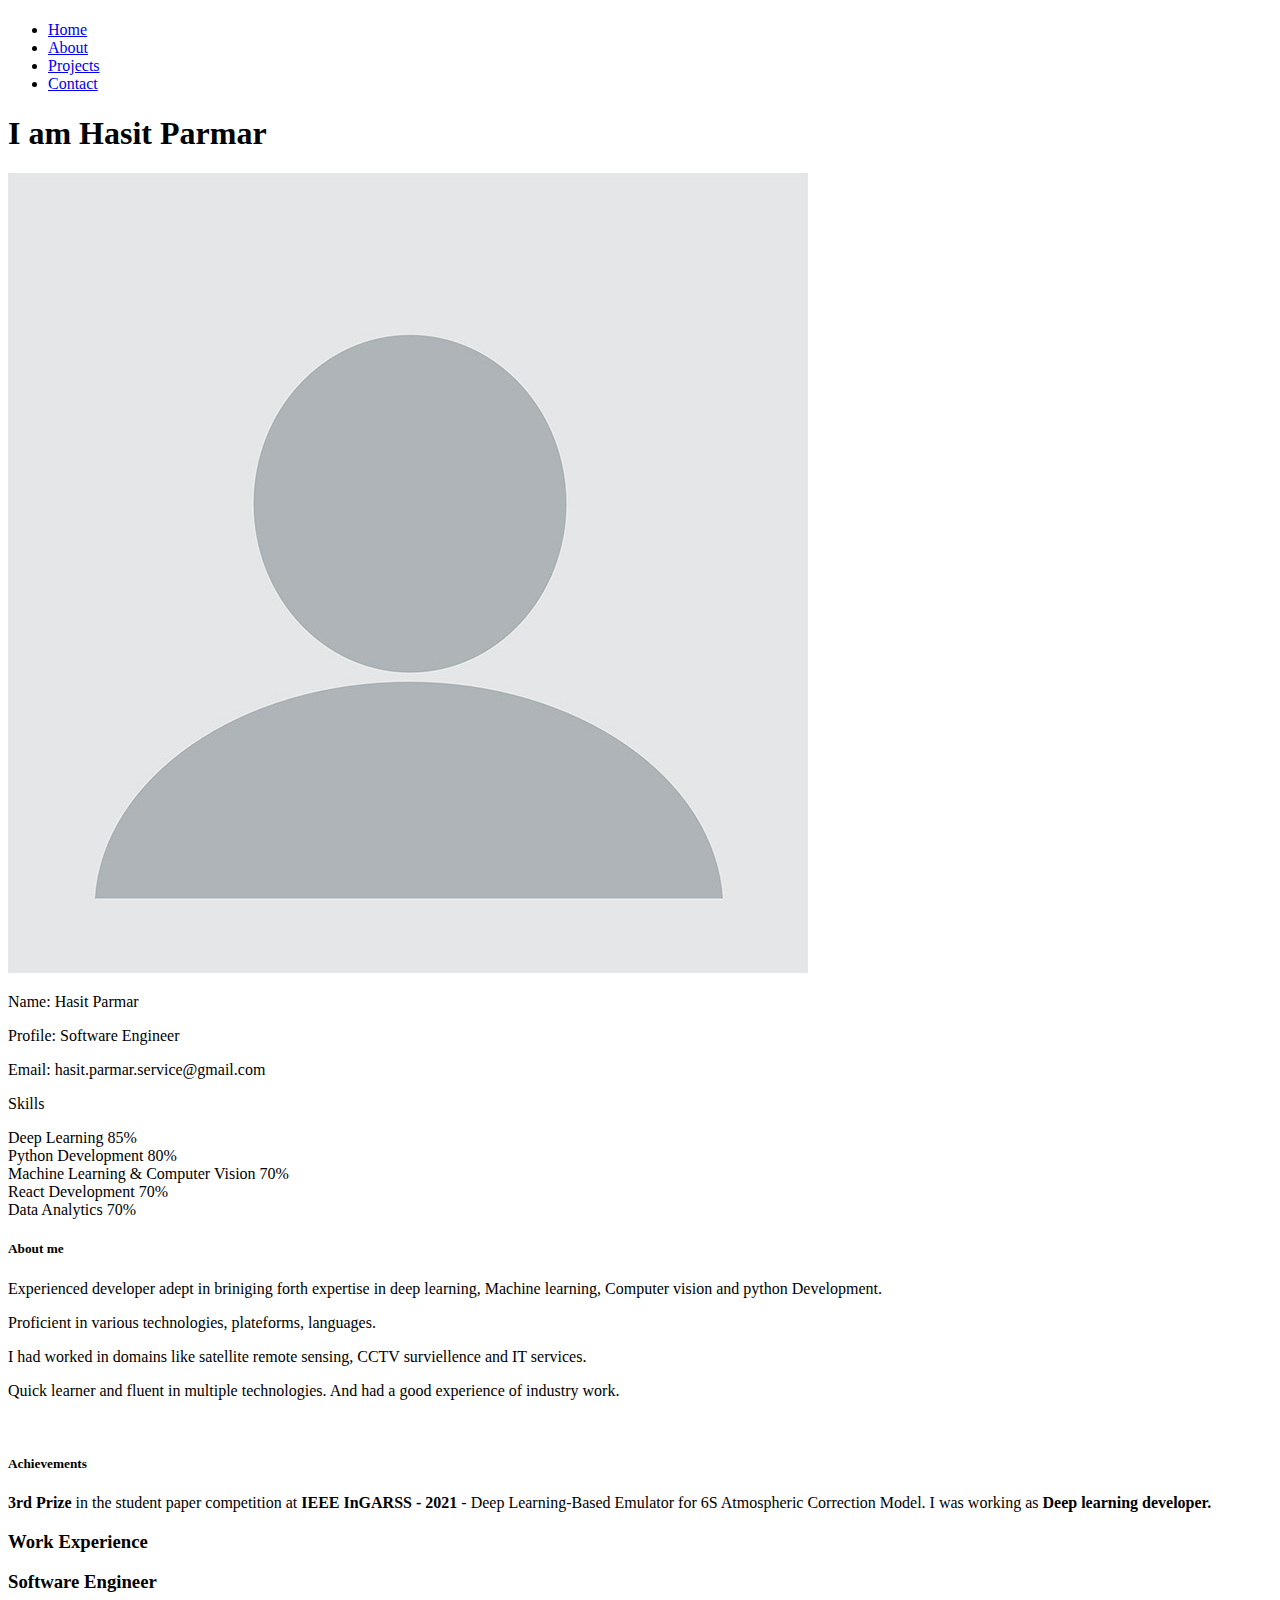
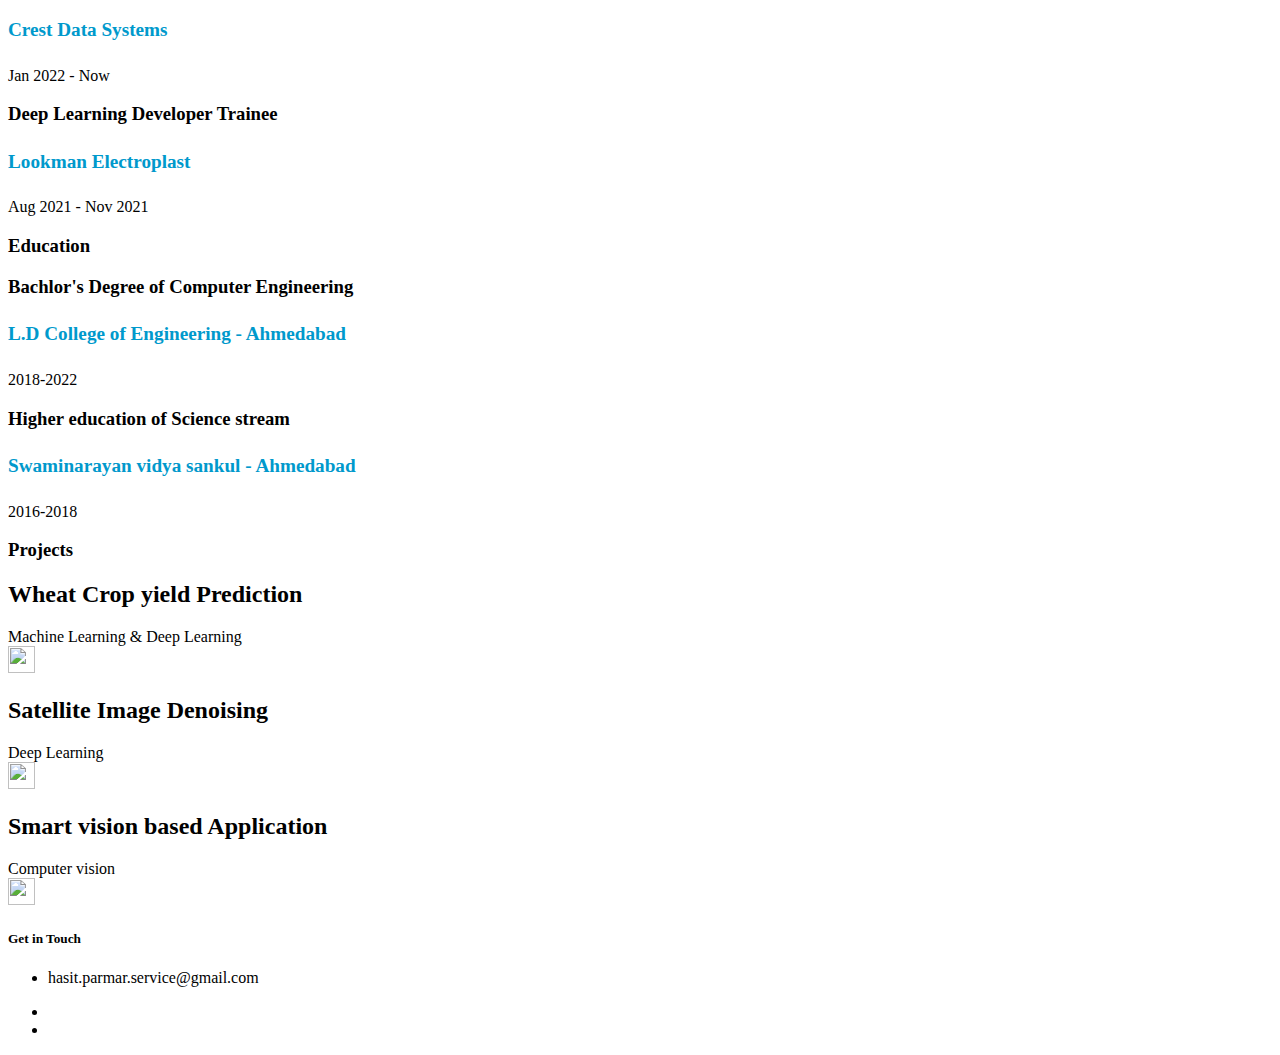
==== index.html @ ec36ff9a "Add files via upload" ====
<!DOCTYPE html>
<html lang="en">

<head>
  <meta charset="utf-8">
  <meta content="width=device-width, initial-scale=1.0" name="viewport">

  <title>Hasit Parmar - Software Engineer</title>
  <meta content="" name="description">
  <meta content="" name="keywords">

  <!-- Favicons -->
  <link href="assets/img/mmlogo.png" rel="icon">
  <link href="assets/img/mmlogo.png" rel="apple-touch-icon">

  <!-- Vendor CSS Files -->
  <link href="assets/vendor/bootstrap/css/bootstrap.min.css" rel="stylesheet">
  <link href="assets/vendor/bootstrap-icons/bootstrap-icons.css" rel="stylesheet">
  <link href="assets/vendor/glightbox/css/glightbox.min.css" rel="stylesheet">
  <link href="assets/vendor/swiper/swiper-bundle.min.css" rel="stylesheet">
  <link href="assets/css/style.css" rel="stylesheet">
</head>

<body>

  <header id="header" class="fixed-top">
    <div class="container d-flex align-items-center justify-content-between">

      <h1 class="logo"><a href="index.html"> </a></h1>

      <nav id="navbar" class="navbar">
        <ul>
          <li><a class="nav-link scrollto active" href="#hero">Home</a></li>
          <li><a class="nav-link scrollto" href="#about">About</a></li>
          <li><a class="nav-link scrollto " href="#work">Projects</a></li>
          <li><a class="nav-link scrollto" href="#contact">Contact</a></li>
        </ul>
        <i class="bi bi-list mobile-nav-toggle"></i>
      </nav>

    </div>
  </header>

  <div id="hero" class="hero route bg-image" style="background-image: url(assets/img/black-bg.jpg)">
    <div class="overlay-itro"></div>
    <div class="hero-content display-table">
      <div class="table-cell">
        <div class="container">
          <h1 class="hero-title mb-4">I am Hasit Parmar</h1>
          <p class="hero-subtitle"><span class="typed" data-typed-items="Software Engineer"></span></p>
        </div>
      </div>
    </div>
  </div>

  <main id="main">
    <section id="about" class="about-mf sect-pt4 route">
      <div class="container">
        <div class="row">
          <div class="col-sm-12">
            <div class="box-shadow-full">
              <div class="row">
                <div class="col-md-6">
                  <div class="row">
                    <div class="col-sm-6 col-md-5">
                      <div class="about-img">
                        <img src="assets/img/person.jpeg" class="img-fluid rounded b-shadow-a" alt="">
                      </div>
                    </div>
                    <div class="col-sm-6 col-md-7">
                      <div class="about-info">
                        <p><span class="title-s">Name: </span> <span>Hasit Parmar</span></p>
                        <p><span class="title-s">Profile: </span> <span>Software Engineer</span></p>
                        <p><span class="title-s">Email: </span> <span>hasit.parmar.service@gmail.com</span></p>
                      </div>
                    </div>
                  </div>
                  <div class="skill-mf">
                    <p class="title-s">Skills</p>
                    <span>Deep Learning</span> <span class="pull-right">85%</span>
                    <div class="progress">
                      <div class="progress-bar" role="progressbar" style="width: 85%;" aria-valuenow="85" aria-valuemin="0" aria-valuemax="100"></div>
                    </div>
                    <span>Python Development</span> <span class="pull-right">80%</span>
                    <div class="progress">
                      <div class="progress-bar" role="progressbar" style="width: 80%" aria-valuenow="90" aria-valuemin="0" aria-valuemax="100"></div>
                    </div>
                   
                    <span>Machine Learning & Computer Vision</span> <span class="pull-right">70%</span>
                    <div class="progress">
                      <div class="progress-bar" role="progressbar" style="width: 70%" aria-valuenow="70" aria-valuemin="0" aria-valuemax="100"></div>
                    </div>
                    <span>React Development</span> <span class="pull-right">70%</span>
                    <div class="progress">
                      <div class="progress-bar" role="progressbar" style="width: 70%" aria-valuenow="50" aria-valuemin="0" aria-valuemax="100"></div>
                    </div>
                    <span>Data Analytics</span> <span class="pull-right">70%</span>
                    <div class="progress">
                      <div class="progress-bar" role="progressbar" style="width: 60%" aria-valuenow="50" aria-valuemin="0" aria-valuemax="100"></div>
                    </div>
                   
                  </div>
                </div>
                <div class="col-md-6">
                  <div class="about-me pt-4 pt-md-0">
                    <div class="title-box-2">
                      <h5 class="title-left">
                        About me
                      </h5>
                    </div>
                    <p class="lead">
                      Experienced developer adept in briniging  forth expertise in deep learning, Machine learning, Computer vision and python Development.
                    </p>
                    <p class="lead">
                      Proficient in various technologies, plateforms, languages.
                    </p>
                    <p class="lead">
                      I had worked in domains like satellite remote sensing, CCTV surviellence and IT services.
                    </p>
                    <p class="lead">
                      Quick learner and fluent in multiple technologies. And had a good experience of industry work.
                    </p>
                  </div>

                  <br/>
                  <div class="about-me pt-4 pt-md-0">
                    <div class="title-box-2">
                      <h5 class="title-left">
                        Achievements
                      </h5>
                    </div>
                    <p class="lead">
                      <b>3rd Prize</b> in the student paper competition at <b>IEEE InGARSS - 2021</b> -  Deep Learning-Based Emulator for 6S Atmospheric Correction Model.
                      I was working as <b>Deep learning developer.</b> 
                    </p>
                  </div>
                </div>
              </div>
            </div>
          </div>
        </div>
      </div>
    </section>

    <section id="education" class="portfolio-mf sect-pt4 route">
      <div class="container">
        <div class="row">
          <div class="col-sm-12">
            <div class="title-box text-center">
              <h3 class="title-a">
                Work Experience
              </h3>
              
              <div class="line-mf"></div>
            </div>
          </div>
        </div>
          <div class="col-md-10"  style="margin:auto;">
            <div class="work-box">
              
              <div class="work-content">
                <div class="row">
                  <div class="col-sm-10">
                    <h3>Software Engineer</h3>
                    <h4 style="color: rgb(0, 153, 204);font-size: 1.2em;">Crest Data Systems</h4>
                    <div class="w-more">
                      <span class="w-ctegory">Jan 2022 - Now</span>
                    </div>
                  </div>
                  
                </div>
              </div>
            </div>
          </div>

          
          <div class="col-md-10" style="margin:auto;">
            <div class="work-box">
              
              <div class="work-content">
                <div class="row">
                  <div class="col-sm-10">
                    <h3>Deep Learning Developer Trainee</h3>
                    <h4 style="color: rgb(0, 153, 204);font-size: 1.2em;">Lookman Electroplast</h4>
                    <div class="w-more">
                      <span class="w-ctegory">Aug 2021 - Nov 2021</span> 
                    </div>
                  </div>
                </div>
              </div>
            </div>
          </div>
          
        </div>
      </div>
    </div>
</section>

    <!-- ======= Education Section ======= -->
    <section id="education" class="portfolio-mf sect-pt4 route">
      <div class="container">
        <div class="row">
          <div class="col-sm-12">
            <div class="title-box text-center">
              <h3 class="title-a">
                Education
              </h3>
              
              <div class="line-mf"></div>
            </div>
          </div>
        </div>
          <div class="col-md-10" style="margin:auto;">
            <div class="work-box">
              
              <div class="work-content">
                <div class="row">
                  <div class="col-sm-10">
                    <h3 >Bachlor's Degree of Computer Engineering</h3>
                    <h4 style="color: rgb(0, 153, 204);font-size: 1.2em;">L.D College of Engineering - Ahmedabad</h4>
                    <div class="w-more">
                      <span class="w-ctegory">2018-2022</span> 
                    </div>
                  </div>
                 
                </div>
              </div>
            </div>
          </div>
          <div class="col-md-10"  style="margin:auto;">
            <div class="work-box">
              
              <div class="work-content">
                <div class="row">
                  <div class="col-sm-10">
                    <h3>Higher education of Science stream </h3>
                    <h4 style="color: rgb(0, 153, 204);font-size: 1.2em;">Swaminarayan vidya sankul - Ahmedabad</h4>
                    <div class="w-more">
                      <span class="w-ctegory">2016-2018</span>
                    </div>
                  </div>
                  
                </div>
              </div>
            </div>
          </div>
          
        </div>
      </div>
    </div>
</section>



    <!-- ======= Project Section ======= -->
    <section id="work" class="portfolio-mf sect-pt4 route">
      <div class="container">
        <div class="row">
          <div class="col-sm-12">
            <div class="title-box text-center">
              <h3 class="title-a">
                Projects
              </h3>
              <!-- <p class="subtitle-a">
                I had worked on various data science projects in different domains like CCTV surviellence, Satellite remote sensing etc. 
              </p> -->
              <div class="line-mf"></div>
            </div>
          </div>
        </div>

        <div class="row">
          <div class="col-md-6">
            <div class="work-box">
              <div class="work-content">
                <div class="row">
                  <div class="col-sm-8">
                    <h2 class="w-title">Wheat Crop yield Prediction</h2>
                    <div class="w-more">
                      <span class="w-ctegory">Machine Learning & Deep Learning</span> 
                    </div>
                  </div>
                  <div class="col-sm-4">
                    <div class="w-like">
                      <a href="project-details.html?pid=3"> <span><img src="assets/img/more.png" width="27" height="27"></span></a>
                    </div>
                  </div>
                </div>
              </div>
            </div>
          </div>
          
          <div class="col-md-6">
            <div class="work-box">
              
              <div class="work-content">
                <div class="row">
                  <div class="col-sm-8">
                    <h2 class="w-title">Satellite Image Denoising</h2>
                    <div class="w-more">
                      <span class="w-ctegory">Deep Learning</span>
                    </div>
                  </div>
                  <div class="col-sm-4">
                    <div class="w-like">
                      <a href="project-details.html?pid=2"> <span><img src="assets/img/more.png" width="27" height="27"></span></a>
                    </div>
                  </div>
                </div>
              </div>
            </div>
          </div>
        </div>


        <div class="row">
        
          <div class="col-md-6">
            <div class="work-box">
              
              <div class="work-content">
                <div class="row">
                  <div class="col-sm-8">
                    <h2 class="w-title">Smart vision based Application</h2>
                    <div class="w-more">
                      <span class="w-ctegory">Computer vision</span>
                    </div>
                  </div>
                  <div class="col-sm-4">
                    <div class="w-like">
                      <a href="project-details.html?pid=5"> <span><img src="assets/img/more.png" width="27" height="27"></span></a>
                    </div>
                  </div>
                </div>
              </div>
            </div>
          </div>
        </div>
          
        </div>
      </div>
    </div>





    <!-- ======= Contact Section ======= -->
    <section id="contact" class="paralax-mf footer-paralax bg-image sect-mt4 route" style="background-image: url(assets/img/pure-black.jpg)">
      <div class=""></div>
      <div class="container">
        <div class="row">
          <div class="col-sm-12">
            <div class="contact-mf">
              <div id="contact" class="box-shadow-full">
                <div class="row">
                  <div class="col-md-6">
                    <div class="title-box-2 pt-4 pt-md-0">
                      <h5 class="title-left">
                        Get in Touch
                      </h5>
                    </div>
                    <div class="more-info">
                      <ul class="list-ico">
                        <li><span class="bi bi-envelope"></span> hasit.parmar.service@gmail.com</li>
                      </ul>
                    </div>
                    <div class="socials">
                      <ul>
                        <!-- <li><a href=""><span class="ico-circle"><i class="bi bi-facebook"></i></span></a></li> -->
                        <li><a target="_blank" href="https://www.linkedin.com/in/hasit-parmar-59a4931b9"><span class="ico-circle"><i class="bi bi-linkedin"></i></span></a></li>
                        <li><a target="_blank" href="https://github.com/hasit73"><span class="ico-circle"><i class="bi bi-github"></i></span></a></li>
                      </ul>
                    </div>
                  </div>
                </div>
              </div>
            </div>
          </div>
        </div>
      </div>
    </section>
  </main>

  <div id="preloader"></div>
  <a href="#" class="back-to-top d-flex align-items-center justify-content-center"><i class="bi bi-arrow-up-short"></i></a>
  <!-- Vendor JS Files -->
  <script src="assets/vendor/purecounter/purecounter.js"></script>
  <script src="assets/vendor/bootstrap/js/bootstrap.bundle.min.js"></script>
  <script src="assets/vendor/glightbox/js/glightbox.min.js"></script>
  <script src="assets/vendor/swiper/swiper-bundle.min.js"></script>
  <script src="assets/vendor/typed.js/typed.min.js"></script>
  <script src="assets/vendor/php-email-form/validate.js"></script>
  <script src="https://ajax.googleapis.com/ajax/libs/jquery/3.5.1/jquery.min.js"></script>
  <!-- Template Main JS File -->
  <script src="assets/js/main.js"></script>
</body>
</html>
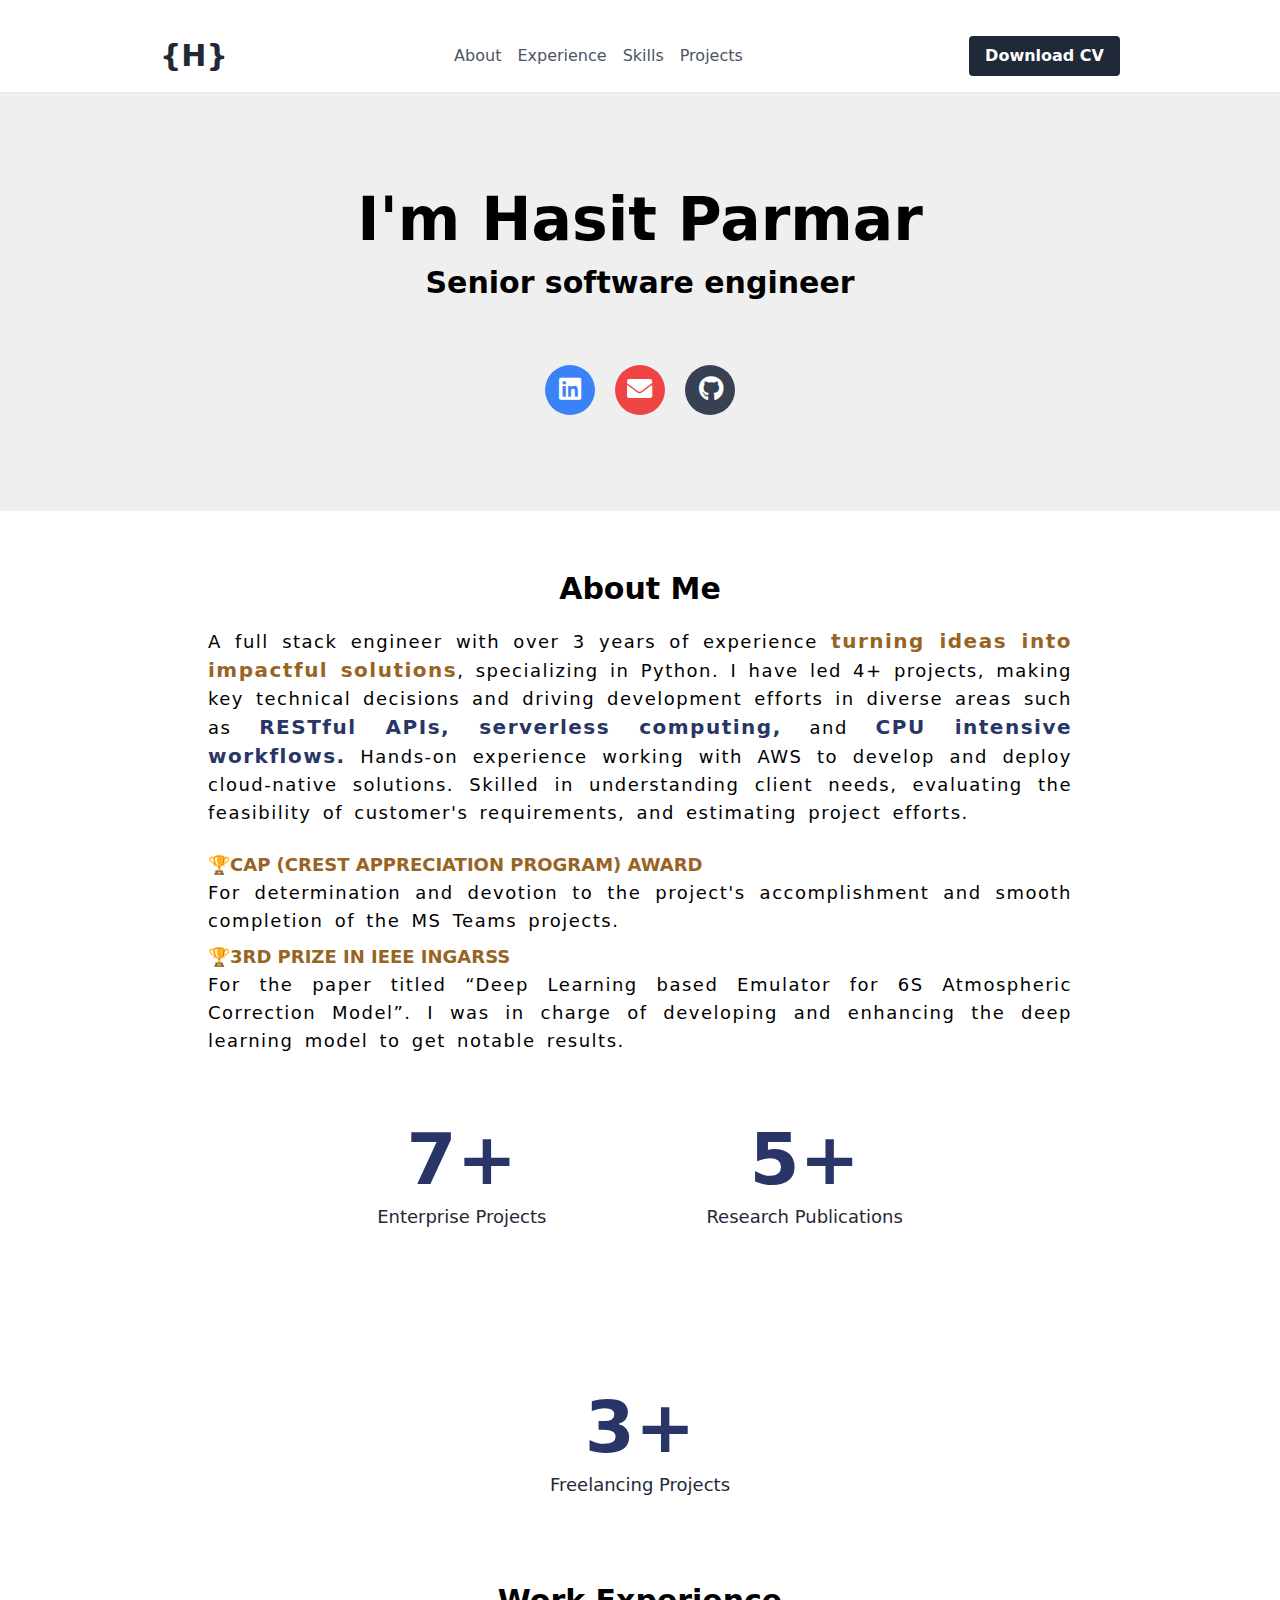
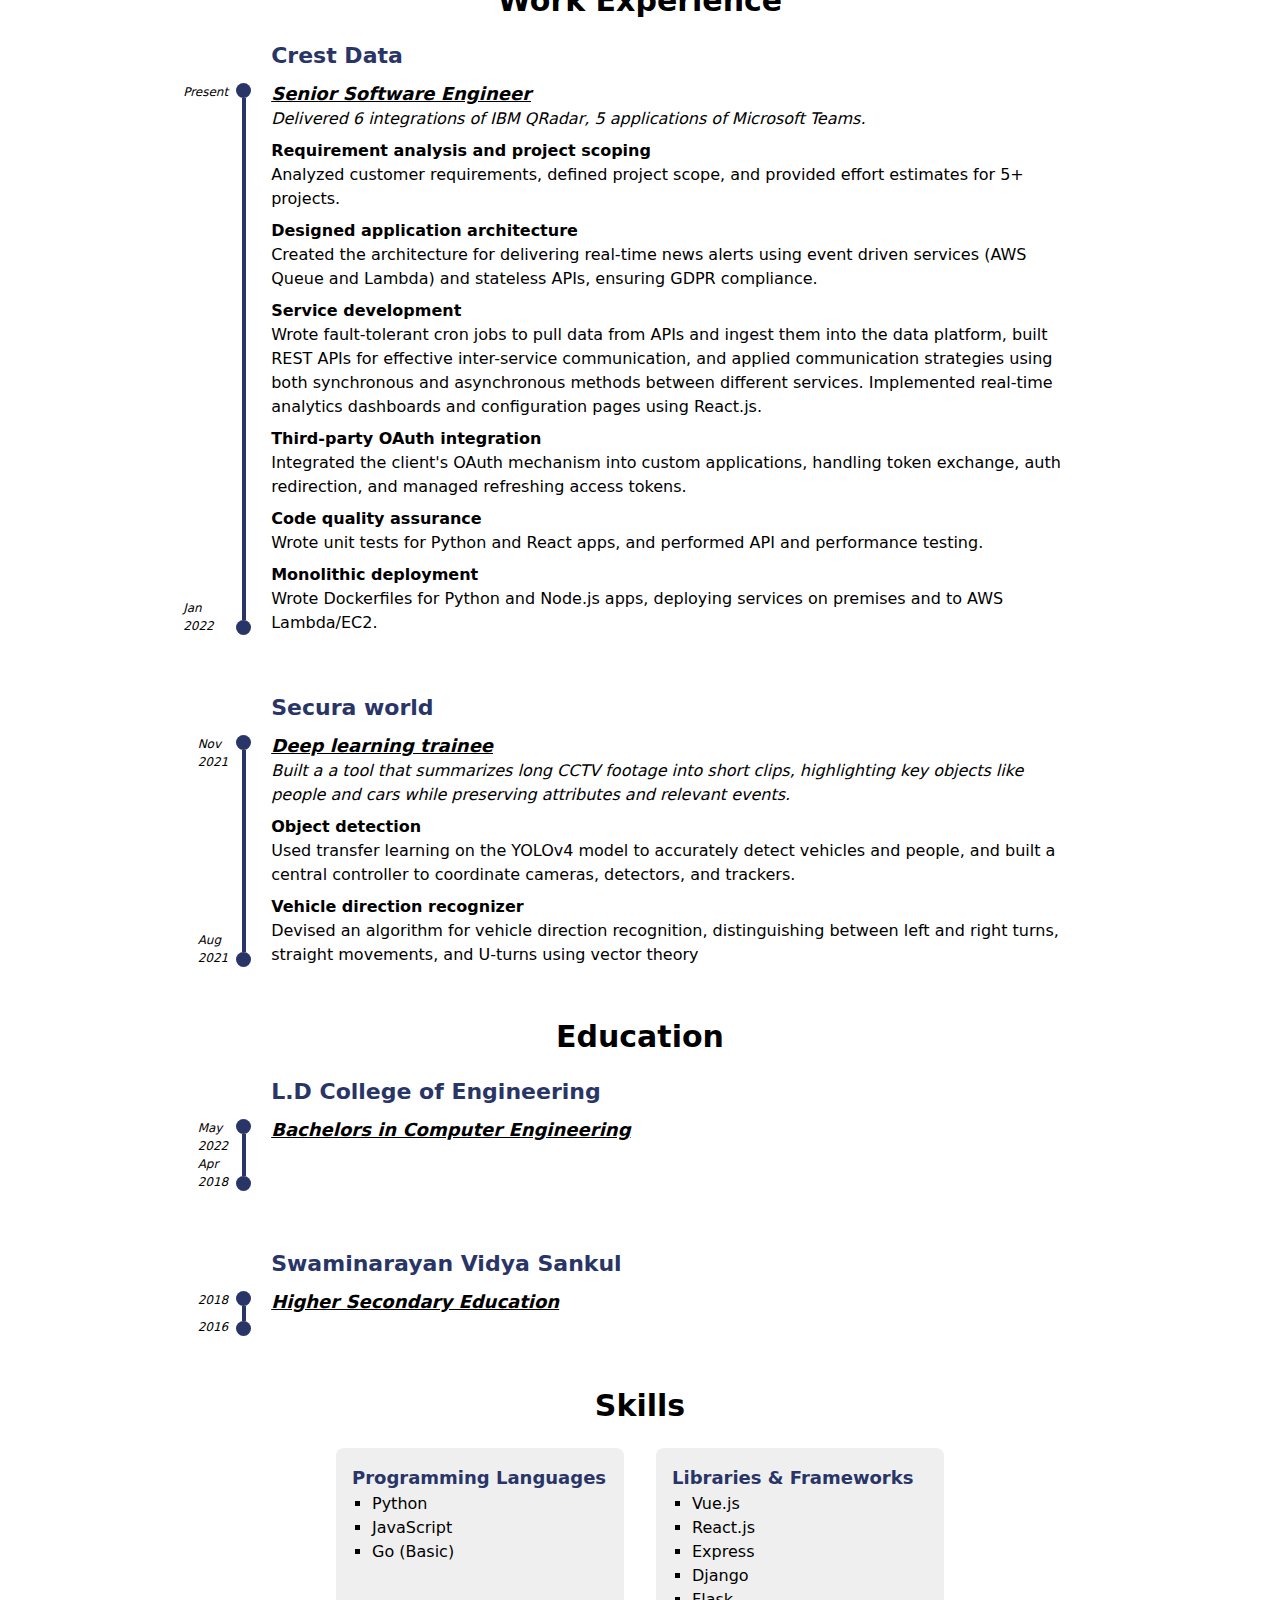
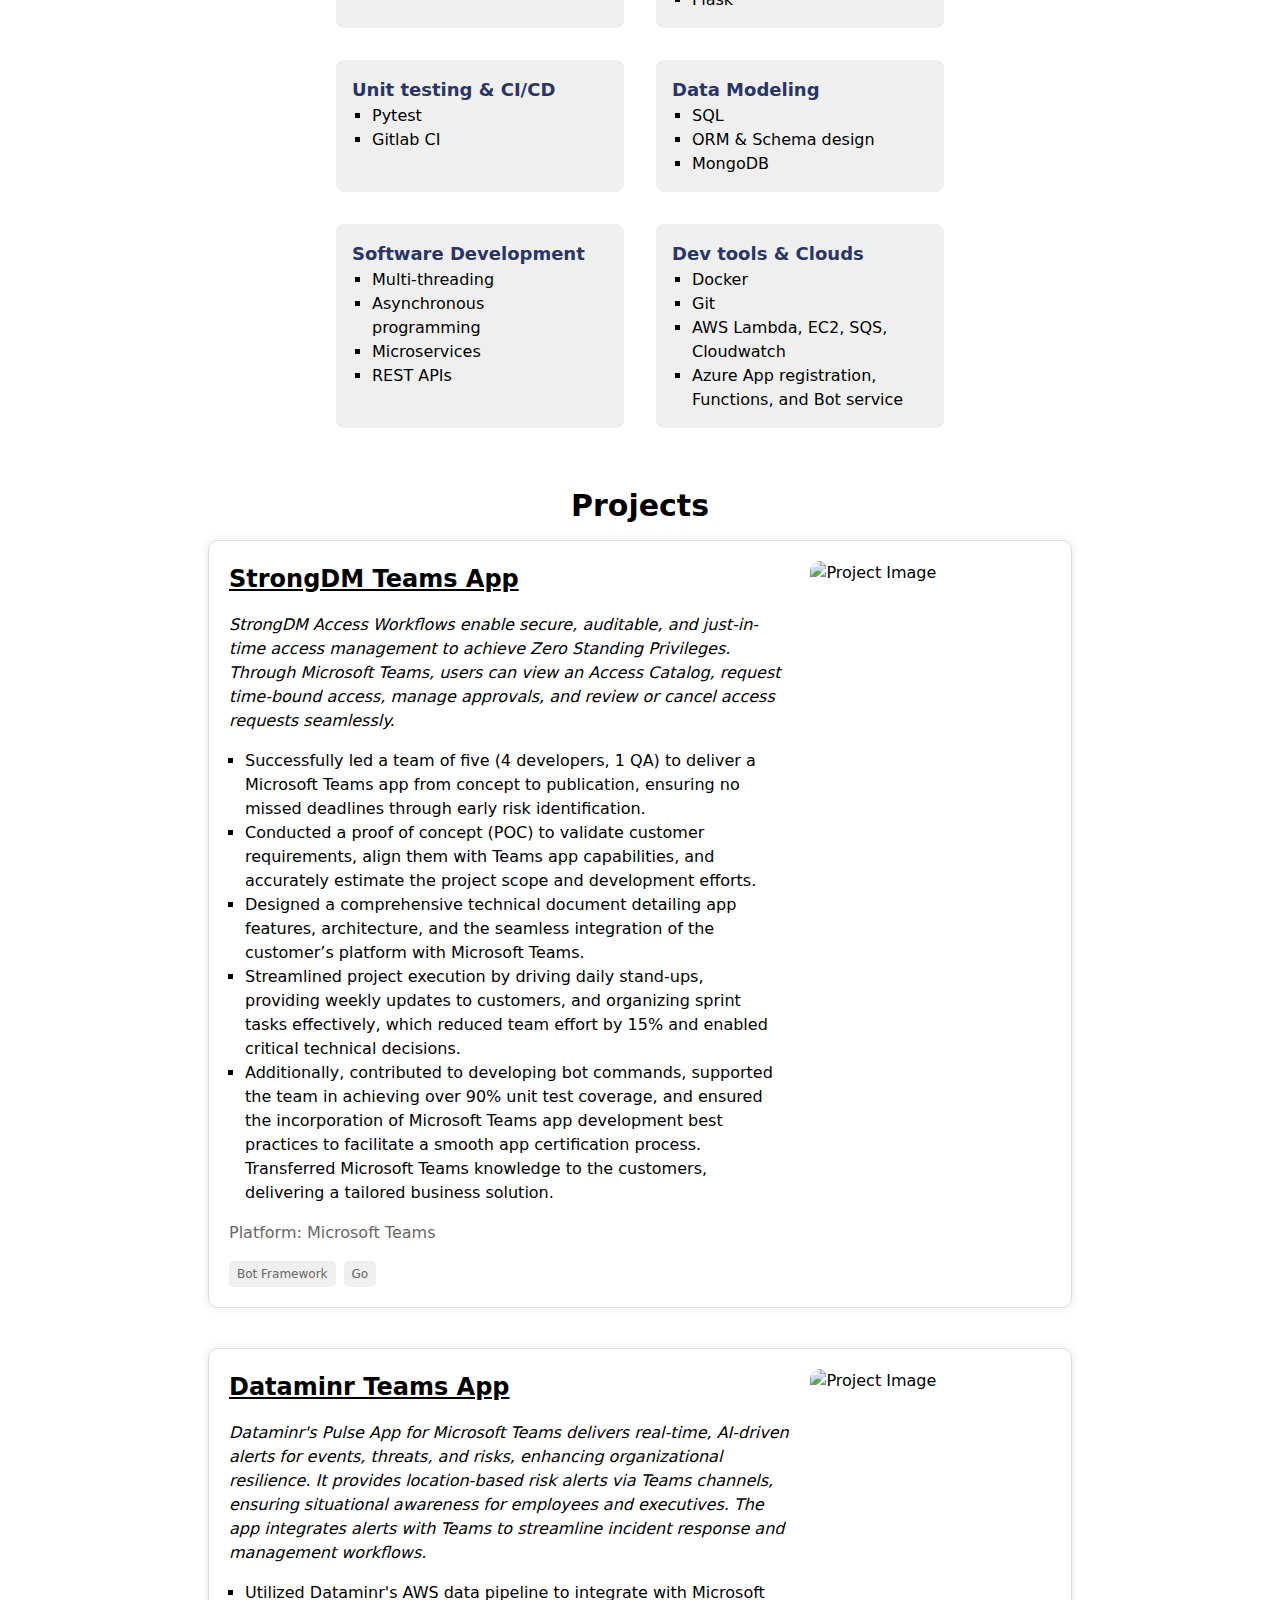
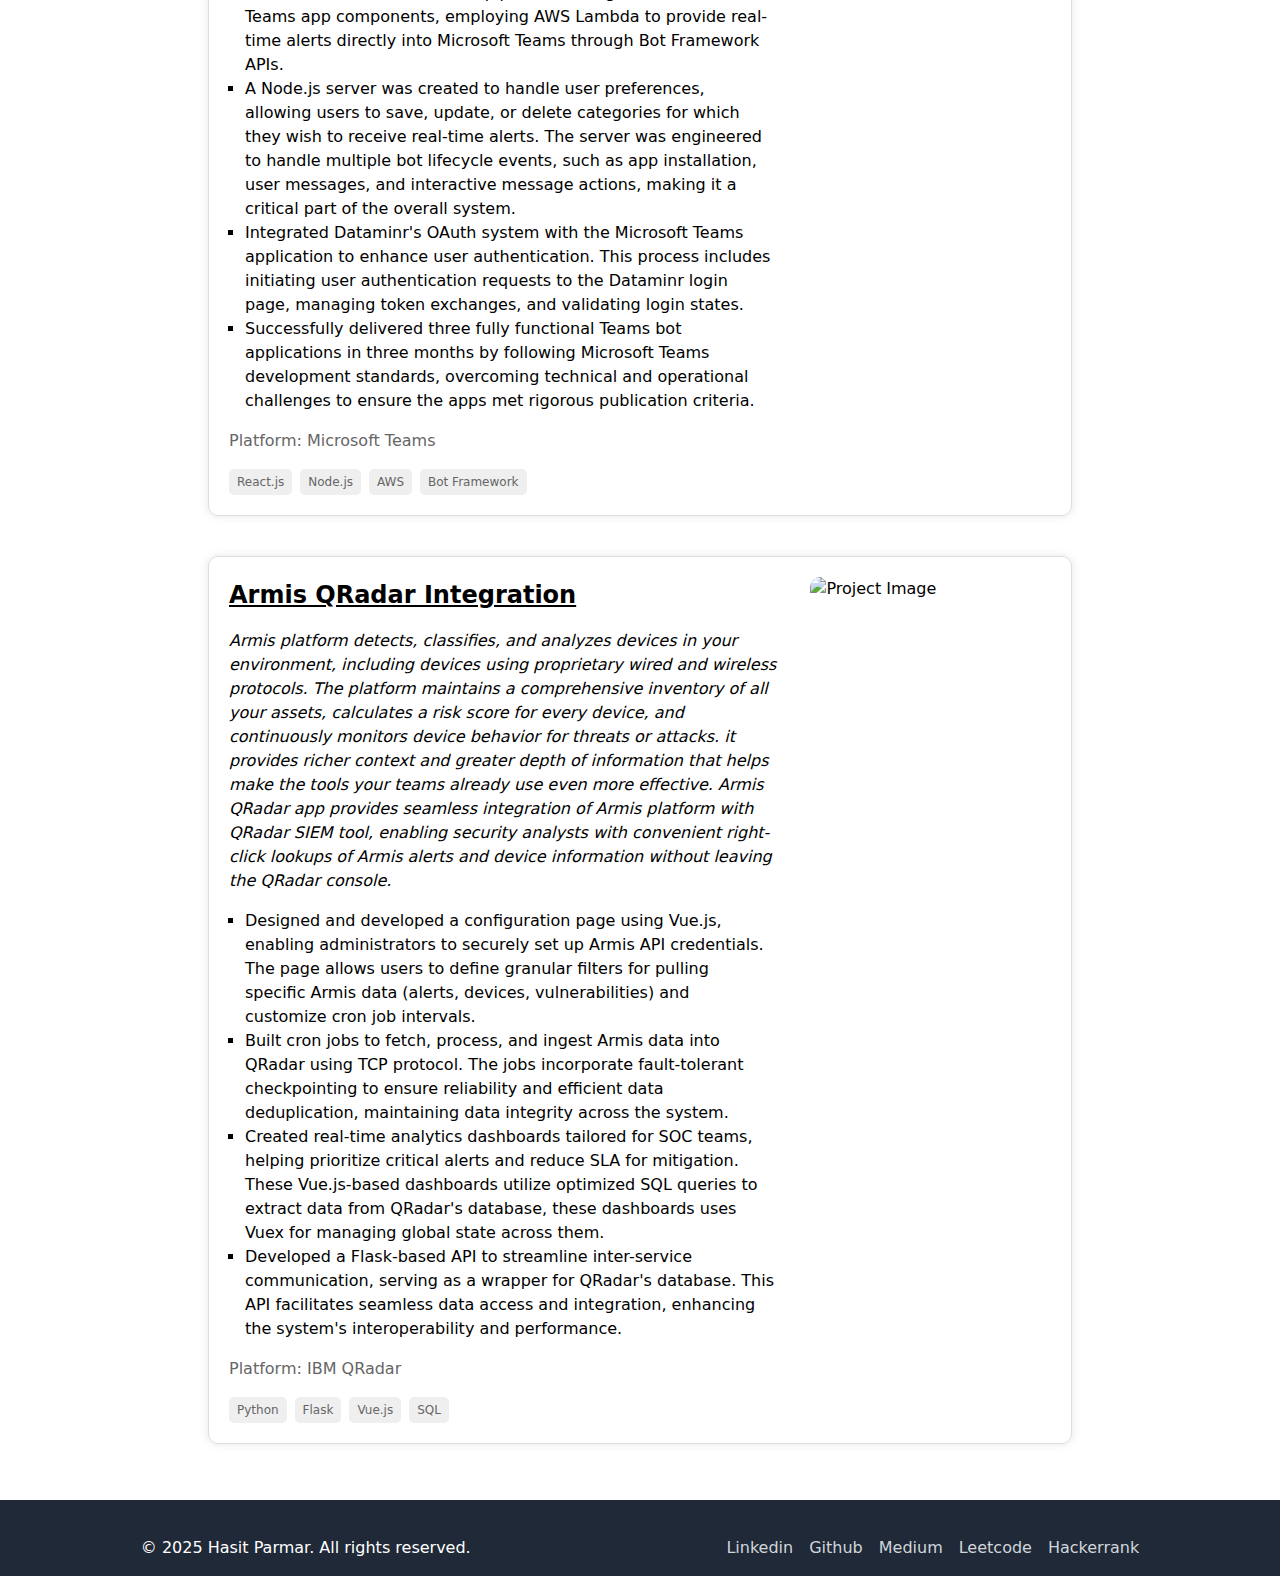
==== commit a65a0703: "Created new resume from scratch using Vue.js" ====
--- a/index.html
+++ b/index.html
@@ -1,398 +1,18 @@
-<!DOCTYPE html>
-<html lang="en">
-
-<head>
-  <meta charset="utf-8">
-  <meta content="width=device-width, initial-scale=1.0" name="viewport">
-
-  <title>Hasit Parmar - Software Engineer</title>
-  <meta content="" name="description">
-  <meta content="" name="keywords">
-
-  <!-- Favicons -->
-  <link href="assets/img/mmlogo.png" rel="icon">
-  <link href="assets/img/mmlogo.png" rel="apple-touch-icon">
-
-  <!-- Vendor CSS Files -->
-  <link href="assets/vendor/bootstrap/css/bootstrap.min.css" rel="stylesheet">
-  <link href="assets/vendor/bootstrap-icons/bootstrap-icons.css" rel="stylesheet">
-  <link href="assets/vendor/glightbox/css/glightbox.min.css" rel="stylesheet">
-  <link href="assets/vendor/swiper/swiper-bundle.min.css" rel="stylesheet">
-  <link href="assets/css/style.css" rel="stylesheet">
-</head>
-
-<body>
-
-  <header id="header" class="fixed-top">
-    <div class="container d-flex align-items-center justify-content-between">
-
-      <h1 class="logo"><a href="index.html"> </a></h1>
-
-      <nav id="navbar" class="navbar">
-        <ul>
-          <li><a class="nav-link scrollto active" href="#hero">Home</a></li>
-          <li><a class="nav-link scrollto" href="#about">About</a></li>
-          <li><a class="nav-link scrollto " href="#work">Projects</a></li>
-          <li><a class="nav-link scrollto" href="#contact">Contact</a></li>
-        </ul>
-        <i class="bi bi-list mobile-nav-toggle"></i>
-      </nav>
-
-    </div>
-  </header>
-
-  <div id="hero" class="hero route bg-image" style="background-image: url(assets/img/black-bg.jpg)">
-    <div class="overlay-itro"></div>
-    <div class="hero-content display-table">
-      <div class="table-cell">
-        <div class="container">
-          <h1 class="hero-title mb-4">I am Hasit Parmar</h1>
-          <p class="hero-subtitle"><span class="typed" data-typed-items="Software Engineer"></span></p>
-        </div>
-      </div>
-    </div>
-  </div>
-
-  <main id="main">
-    <section id="about" class="about-mf sect-pt4 route">
-      <div class="container">
-        <div class="row">
-          <div class="col-sm-12">
-            <div class="box-shadow-full">
-              <div class="row">
-                <div class="col-md-6">
-                  <div class="row">
-                    <div class="col-sm-6 col-md-5">
-                      <div class="about-img">
-                        <img src="assets/img/person.jpeg" class="img-fluid rounded b-shadow-a" alt="">
-                      </div>
-                    </div>
-                    <div class="col-sm-6 col-md-7">
-                      <div class="about-info">
-                        <p><span class="title-s">Name: </span> <span>Hasit Parmar</span></p>
-                        <p><span class="title-s">Profile: </span> <span>Software Engineer</span></p>
-                        <p><span class="title-s">Email: </span> <span>hasit.parmar.service@gmail.com</span></p>
-                      </div>
-                    </div>
-                  </div>
-                  <div class="skill-mf">
-                    <p class="title-s">Skills</p>
-                    <span>Deep Learning</span> <span class="pull-right">85%</span>
-                    <div class="progress">
-                      <div class="progress-bar" role="progressbar" style="width: 85%;" aria-valuenow="85" aria-valuemin="0" aria-valuemax="100"></div>
-                    </div>
-                    <span>Python Development</span> <span class="pull-right">80%</span>
-                    <div class="progress">
-                      <div class="progress-bar" role="progressbar" style="width: 80%" aria-valuenow="90" aria-valuemin="0" aria-valuemax="100"></div>
-                    </div>
-                   
-                    <span>Machine Learning & Computer Vision</span> <span class="pull-right">70%</span>
-                    <div class="progress">
-                      <div class="progress-bar" role="progressbar" style="width: 70%" aria-valuenow="70" aria-valuemin="0" aria-valuemax="100"></div>
-                    </div>
-                    <span>React Development</span> <span class="pull-right">70%</span>
-                    <div class="progress">
-                      <div class="progress-bar" role="progressbar" style="width: 70%" aria-valuenow="50" aria-valuemin="0" aria-valuemax="100"></div>
-                    </div>
-                    <span>Data Analytics</span> <span class="pull-right">70%</span>
-                    <div class="progress">
-                      <div class="progress-bar" role="progressbar" style="width: 60%" aria-valuenow="50" aria-valuemin="0" aria-valuemax="100"></div>
-                    </div>
-                   
-                  </div>
-                </div>
-                <div class="col-md-6">
-                  <div class="about-me pt-4 pt-md-0">
-                    <div class="title-box-2">
-                      <h5 class="title-left">
-                        About me
-                      </h5>
-                    </div>
-                    <p class="lead">
-                      Experienced developer adept in briniging  forth expertise in deep learning, Machine learning, Computer vision and python Development.
-                    </p>
-                    <p class="lead">
-                      Proficient in various technologies, plateforms, languages.
-                    </p>
-                    <p class="lead">
-                      I had worked in domains like satellite remote sensing, CCTV surviellence and IT services.
-                    </p>
-                    <p class="lead">
-                      Quick learner and fluent in multiple technologies. And had a good experience of industry work.
-                    </p>
-                  </div>
-
-                  <br/>
-                  <div class="about-me pt-4 pt-md-0">
-                    <div class="title-box-2">
-                      <h5 class="title-left">
-                        Achievements
-                      </h5>
-                    </div>
-                    <p class="lead">
-                      <b>3rd Prize</b> in the student paper competition at <b>IEEE InGARSS - 2021</b> -  Deep Learning-Based Emulator for 6S Atmospheric Correction Model.
-                      I was working as <b>Deep learning developer.</b> 
-                    </p>
-                  </div>
-                </div>
-              </div>
-            </div>
-          </div>
-        </div>
-      </div>
-    </section>
-
-    <section id="education" class="portfolio-mf sect-pt4 route">
-      <div class="container">
-        <div class="row">
-          <div class="col-sm-12">
-            <div class="title-box text-center">
-              <h3 class="title-a">
-                Work Experience
-              </h3>
-              
-              <div class="line-mf"></div>
-            </div>
-          </div>
-        </div>
-          <div class="col-md-10"  style="margin:auto;">
-            <div class="work-box">
-              
-              <div class="work-content">
-                <div class="row">
-                  <div class="col-sm-10">
-                    <h3>Software Engineer</h3>
-                    <h4 style="color: rgb(0, 153, 204);font-size: 1.2em;">Crest Data Systems</h4>
-                    <div class="w-more">
-                      <span class="w-ctegory">Jan 2022 - Now</span>
-                    </div>
-                  </div>
-                  
-                </div>
-              </div>
-            </div>
-          </div>
-
-          
-          <div class="col-md-10" style="margin:auto;">
-            <div class="work-box">
-              
-              <div class="work-content">
-                <div class="row">
-                  <div class="col-sm-10">
-                    <h3>Deep Learning Developer Trainee</h3>
-                    <h4 style="color: rgb(0, 153, 204);font-size: 1.2em;">Lookman Electroplast</h4>
-                    <div class="w-more">
-                      <span class="w-ctegory">Aug 2021 - Nov 2021</span> 
-                    </div>
-                  </div>
-                </div>
-              </div>
-            </div>
-          </div>
-          
-        </div>
-      </div>
-    </div>
-</section>
-
-    <!-- ======= Education Section ======= -->
-    <section id="education" class="portfolio-mf sect-pt4 route">
-      <div class="container">
-        <div class="row">
-          <div class="col-sm-12">
-            <div class="title-box text-center">
-              <h3 class="title-a">
-                Education
-              </h3>
-              
-              <div class="line-mf"></div>
-            </div>
-          </div>
-        </div>
-          <div class="col-md-10" style="margin:auto;">
-            <div class="work-box">
-              
-              <div class="work-content">
-                <div class="row">
-                  <div class="col-sm-10">
-                    <h3 >Bachlor's Degree of Computer Engineering</h3>
-                    <h4 style="color: rgb(0, 153, 204);font-size: 1.2em;">L.D College of Engineering - Ahmedabad</h4>
-                    <div class="w-more">
-                      <span class="w-ctegory">2018-2022</span> 
-                    </div>
-                  </div>
-                 
-                </div>
-              </div>
-            </div>
-          </div>
-          <div class="col-md-10"  style="margin:auto;">
-            <div class="work-box">
-              
-              <div class="work-content">
-                <div class="row">
-                  <div class="col-sm-10">
-                    <h3>Higher education of Science stream </h3>
-                    <h4 style="color: rgb(0, 153, 204);font-size: 1.2em;">Swaminarayan vidya sankul - Ahmedabad</h4>
-                    <div class="w-more">
-                      <span class="w-ctegory">2016-2018</span>
-                    </div>
-                  </div>
-                  
-                </div>
-              </div>
-            </div>
-          </div>
-          
-        </div>
-      </div>
-    </div>
-</section>
-
-
-
-    <!-- ======= Project Section ======= -->
-    <section id="work" class="portfolio-mf sect-pt4 route">
-      <div class="container">
-        <div class="row">
-          <div class="col-sm-12">
-            <div class="title-box text-center">
-              <h3 class="title-a">
-                Projects
-              </h3>
-              <!-- <p class="subtitle-a">
-                I had worked on various data science projects in different domains like CCTV surviellence, Satellite remote sensing etc. 
-              </p> -->
-              <div class="line-mf"></div>
-            </div>
-          </div>
-        </div>
-
-        <div class="row">
-          <div class="col-md-6">
-            <div class="work-box">
-              <div class="work-content">
-                <div class="row">
-                  <div class="col-sm-8">
-                    <h2 class="w-title">Wheat Crop yield Prediction</h2>
-                    <div class="w-more">
-                      <span class="w-ctegory">Machine Learning & Deep Learning</span> 
-                    </div>
-                  </div>
-                  <div class="col-sm-4">
-                    <div class="w-like">
-                      <a href="project-details.html?pid=3"> <span><img src="assets/img/more.png" width="27" height="27"></span></a>
-                    </div>
-                  </div>
-                </div>
-              </div>
-            </div>
-          </div>
-          
-          <div class="col-md-6">
-            <div class="work-box">
-              
-              <div class="work-content">
-                <div class="row">
-                  <div class="col-sm-8">
-                    <h2 class="w-title">Satellite Image Denoising</h2>
-                    <div class="w-more">
-                      <span class="w-ctegory">Deep Learning</span>
-                    </div>
-                  </div>
-                  <div class="col-sm-4">
-                    <div class="w-like">
-                      <a href="project-details.html?pid=2"> <span><img src="assets/img/more.png" width="27" height="27"></span></a>
-                    </div>
-                  </div>
-                </div>
-              </div>
-            </div>
-          </div>
-        </div>
-
-
-        <div class="row">
-        
-          <div class="col-md-6">
-            <div class="work-box">
-              
-              <div class="work-content">
-                <div class="row">
-                  <div class="col-sm-8">
-                    <h2 class="w-title">Smart vision based Application</h2>
-                    <div class="w-more">
-                      <span class="w-ctegory">Computer vision</span>
-                    </div>
-                  </div>
-                  <div class="col-sm-4">
-                    <div class="w-like">
-                      <a href="project-details.html?pid=5"> <span><img src="assets/img/more.png" width="27" height="27"></span></a>
-                    </div>
-                  </div>
-                </div>
-              </div>
-            </div>
-          </div>
-        </div>
-          
-        </div>
-      </div>
-    </div>
-
-
-
-
-
-    <!-- ======= Contact Section ======= -->
-    <section id="contact" class="paralax-mf footer-paralax bg-image sect-mt4 route" style="background-image: url(assets/img/pure-black.jpg)">
-      <div class=""></div>
-      <div class="container">
-        <div class="row">
-          <div class="col-sm-12">
-            <div class="contact-mf">
-              <div id="contact" class="box-shadow-full">
-                <div class="row">
-                  <div class="col-md-6">
-                    <div class="title-box-2 pt-4 pt-md-0">
-                      <h5 class="title-left">
-                        Get in Touch
-                      </h5>
-                    </div>
-                    <div class="more-info">
-                      <ul class="list-ico">
-                        <li><span class="bi bi-envelope"></span> hasit.parmar.service@gmail.com</li>
-                      </ul>
-                    </div>
-                    <div class="socials">
-                      <ul>
-                        <!-- <li><a href=""><span class="ico-circle"><i class="bi bi-facebook"></i></span></a></li> -->
-                        <li><a target="_blank" href="https://www.linkedin.com/in/hasit-parmar-59a4931b9"><span class="ico-circle"><i class="bi bi-linkedin"></i></span></a></li>
-                        <li><a target="_blank" href="https://github.com/hasit73"><span class="ico-circle"><i class="bi bi-github"></i></span></a></li>
-                      </ul>
-                    </div>
-                  </div>
-                </div>
-              </div>
-            </div>
-          </div>
-        </div>
-      </div>
-    </section>
-  </main>
-
-  <div id="preloader"></div>
-  <a href="#" class="back-to-top d-flex align-items-center justify-content-center"><i class="bi bi-arrow-up-short"></i></a>
-  <!-- Vendor JS Files -->
-  <script src="assets/vendor/purecounter/purecounter.js"></script>
-  <script src="assets/vendor/bootstrap/js/bootstrap.bundle.min.js"></script>
-  <script src="assets/vendor/glightbox/js/glightbox.min.js"></script>
-  <script src="assets/vendor/swiper/swiper-bundle.min.js"></script>
-  <script src="assets/vendor/typed.js/typed.min.js"></script>
-  <script src="assets/vendor/php-email-form/validate.js"></script>
-  <script src="https://ajax.googleapis.com/ajax/libs/jquery/3.5.1/jquery.min.js"></script>
-  <!-- Template Main JS File -->
-  <script src="assets/js/main.js"></script>
-</body>
+<!doctype html>
+<html lang="en">
+
+<head>
+  <meta charset="UTF-8" />
+  <link rel="icon" type="image/svg+xml" href="/dev.png" />
+  <link rel="stylesheet" href="https://cdnjs.cloudflare.com/ajax/libs/font-awesome/5.15.3/css/all.min.css" />
+  <meta name="viewport" content="width=device-width, initial-scale=1.0" />
+  <title>Hasit Parmar | Senior Software Engineer</title>
+  <script type="module" crossorigin src="/assets/index-CYvWbAAf.js"></script>
+  <link rel="stylesheet" crossorigin href="/assets/index-Cs25_YQ2.css">
+</head>
+
+<body>
+  <div id="app"></div>
+</body>
+
 </html>--- a/assets/index-Cs25_YQ2.css
+++ b/assets/index-Cs25_YQ2.css
@@ -0,0 +1 @@
+nav[data-v-894054ca]{background-color:#fff}@media (max-width: 600px){.nav-items[data-v-894054ca],.container[data-v-894054ca]{flex-direction:column;gap:10px}}span.highlight-text[data-v-41e090fe]{font-weight:700;font-size:20px}.color-primary[data-v-41e090fe]{color:var(--dark-blue)}.color-secondary[data-v-41e090fe]{color:var(--light-brown)}h1.count-value[data-v-ed638828]{color:var(--dark-blue)}@media (max-width: 600px){.about-statistics[data-v-f872eec0]{flex-direction:column;gap:40px}}.experience-text[data-v-87a7f9f0]{letter-spacing:1.5px;word-spacing:4px;text-align:justify}.hightlight-text[data-v-87a7f9f0]{color:#283566;font-weight:700;font-size:22px}.acheivements p[data-v-87a7f9f0]{text-align:justify}.acheivement-title[data-v-87a7f9f0]{font-weight:700;color:var(--light-brown);text-transform:uppercase}.acheivement-title[data-v-87a7f9f0]:before{content:"🏆"}.line-container[data-v-26d7b463]{display:flex;flex-direction:column;align-items:center;min-height:45px}.dot[data-v-26d7b463]{width:15px;height:15px;background-color:var(--dark-blue);border-radius:50%}.line[data-v-26d7b463]{width:4px;background-color:var(--dark-blue);flex:1 1}.start-end-period[data-v-c4c83fb9]{display:flex;flex-direction:column;justify-content:space-between;font-size:12px;font-style:italic}.company-title[data-v-c4c83fb9]{font-size:22px;font-weight:700;color:var(--dark-blue)}.role-title[data-v-c4c83fb9]{font-size:18px;font-weight:700;font-style:italic;text-decoration:underline}.summary-text[data-v-c4c83fb9]{font-style:italic}.details-list-headline[data-v-c4c83fb9]{font-weight:700}.skills-card[data-v-ce75a07a]{max-width:18rem;width:18rem;background-color:var(--dark-white)}li[data-v-ce75a07a]{list-style:square}.skill-header[data-v-ce75a07a]{color:var(--dark-blue)}li[data-v-5b665ce3]{list-style:none}footer[data-v-e6550010]{width:100%}@media (max-width: 600px){.container[data-v-e6550010],.container ul[data-v-e6550010]{flex-direction:column;gap:10px}}.headline[data-v-5b2e9277]{background-color:var(--dark-white)}.jumbotron[data-v-5b2e9277]{display:flex;justify-content:center;flex-direction:column;align-items:center}.fade-enter-active[data-v-5b2e9277],.fade-leave-active[data-v-5b2e9277]{transition:opacity .5s}.fade-enter[data-v-5b2e9277],.fade-leave-to[data-v-5b2e9277]{opacity:0}.social-media-buttons[data-v-5b2e9277]{display:flex;justify-content:center}.social-media-buttons button[data-v-5b2e9277]{width:50px;height:50px;margin:0 10px;border:none;border-radius:50%;cursor:pointer;display:flex;justify-content:center;align-items:center;padding:0}.social-media-buttons button i[data-v-5b2e9277]{transform:scale(1.4)}.social-media-buttons button[data-v-5b2e9277]:hover{transform:scale(1.1)}.social-media-buttons i[data-v-5b2e9277]{margin:0;padding:0;font-size:18px}.project-item[data-v-52399213]{border:1px solid #ddd;border-radius:10px;box-shadow:0 0 10px #0000001a}.project-content[data-v-52399213]{width:70%}.project-details li[data-v-52399213]{list-style:square}.project-title[data-v-52399213]{font-size:24px;font-weight:700;text-decoration:underline}.about-project[data-v-52399213]{font-size:16px;font-style:italic}.project-platform[data-v-52399213]{font-size:16px;color:#666}.project-tags[data-v-52399213]{display:flex;flex-wrap:wrap}.tag[data-v-52399213]{background-color:var(--dark-white);border-radius:5px;font-size:12px;color:#666}.project-image[data-v-52399213]{width:30%;margin-left:20px}.project-image img[data-v-52399213]{width:100%;height:100%;-o-object-fit:contain;object-fit:contain;border-radius:10px}@media (max-width: 600px){.project-item[data-v-52399213]{flex-direction:column;gap:10px}.project-content[data-v-52399213]{width:97%}.project-image[data-v-52399213]{margin:0}}*,:before,:after{--tw-border-spacing-x: 0;--tw-border-spacing-y: 0;--tw-translate-x: 0;--tw-translate-y: 0;--tw-rotate: 0;--tw-skew-x: 0;--tw-skew-y: 0;--tw-scale-x: 1;--tw-scale-y: 1;--tw-pan-x: ;--tw-pan-y: ;--tw-pinch-zoom: ;--tw-scroll-snap-strictness: proximity;--tw-gradient-from-position: ;--tw-gradient-via-position: ;--tw-gradient-to-position: ;--tw-ordinal: ;--tw-slashed-zero: ;--tw-numeric-figure: ;--tw-numeric-spacing: ;--tw-numeric-fraction: ;--tw-ring-inset: ;--tw-ring-offset-width: 0px;--tw-ring-offset-color: #fff;--tw-ring-color: rgb(59 130 246 / .5);--tw-ring-offset-shadow: 0 0 #0000;--tw-ring-shadow: 0 0 #0000;--tw-shadow: 0 0 #0000;--tw-shadow-colored: 0 0 #0000;--tw-blur: ;--tw-brightness: ;--tw-contrast: ;--tw-grayscale: ;--tw-hue-rotate: ;--tw-invert: ;--tw-saturate: ;--tw-sepia: ;--tw-drop-shadow: ;--tw-backdrop-blur: ;--tw-backdrop-brightness: ;--tw-backdrop-contrast: ;--tw-backdrop-grayscale: ;--tw-backdrop-hue-rotate: ;--tw-backdrop-invert: ;--tw-backdrop-opacity: ;--tw-backdrop-saturate: ;--tw-backdrop-sepia: ;--tw-contain-size: ;--tw-contain-layout: ;--tw-contain-paint: ;--tw-contain-style: }::backdrop{--tw-border-spacing-x: 0;--tw-border-spacing-y: 0;--tw-translate-x: 0;--tw-translate-y: 0;--tw-rotate: 0;--tw-skew-x: 0;--tw-skew-y: 0;--tw-scale-x: 1;--tw-scale-y: 1;--tw-pan-x: ;--tw-pan-y: ;--tw-pinch-zoom: ;--tw-scroll-snap-strictness: proximity;--tw-gradient-from-position: ;--tw-gradient-via-position: ;--tw-gradient-to-position: ;--tw-ordinal: ;--tw-slashed-zero: ;--tw-numeric-figure: ;--tw-numeric-spacing: ;--tw-numeric-fraction: ;--tw-ring-inset: ;--tw-ring-offset-width: 0px;--tw-ring-offset-color: #fff;--tw-ring-color: rgb(59 130 246 / .5);--tw-ring-offset-shadow: 0 0 #0000;--tw-ring-shadow: 0 0 #0000;--tw-shadow: 0 0 #0000;--tw-shadow-colored: 0 0 #0000;--tw-blur: ;--tw-brightness: ;--tw-contrast: ;--tw-grayscale: ;--tw-hue-rotate: ;--tw-invert: ;--tw-saturate: ;--tw-sepia: ;--tw-drop-shadow: ;--tw-backdrop-blur: ;--tw-backdrop-brightness: ;--tw-backdrop-contrast: ;--tw-backdrop-grayscale: ;--tw-backdrop-hue-rotate: ;--tw-backdrop-invert: ;--tw-backdrop-opacity: ;--tw-backdrop-saturate: ;--tw-backdrop-sepia: ;--tw-contain-size: ;--tw-contain-layout: ;--tw-contain-paint: ;--tw-contain-style: }*,:before,:after{box-sizing:border-box;border-width:0;border-style:solid;border-color:#e5e7eb}:before,:after{--tw-content: ""}html,:host{line-height:1.5;-webkit-text-size-adjust:100%;-moz-tab-size:4;-o-tab-size:4;tab-size:4;font-family:ui-sans-serif,system-ui,sans-serif,"Apple Color Emoji","Segoe UI Emoji",Segoe UI Symbol,"Noto Color Emoji";font-feature-settings:normal;font-variation-settings:normal;-webkit-tap-highlight-color:transparent}body{margin:0;line-height:inherit}hr{height:0;color:inherit;border-top-width:1px}abbr:where([title]){-webkit-text-decoration:underline dotted;text-decoration:underline dotted}h1,h2,h3,h4,h5,h6{font-size:inherit;font-weight:inherit}a{color:inherit;text-decoration:inherit}b,strong{font-weight:bolder}code,kbd,samp,pre{font-family:ui-monospace,SFMono-Regular,Menlo,Monaco,Consolas,Liberation Mono,Courier New,monospace;font-feature-settings:normal;font-variation-settings:normal;font-size:1em}small{font-size:80%}sub,sup{font-size:75%;line-height:0;position:relative;vertical-align:baseline}sub{bottom:-.25em}sup{top:-.5em}table{text-indent:0;border-color:inherit;border-collapse:collapse}button,input,optgroup,select,textarea{font-family:inherit;font-feature-settings:inherit;font-variation-settings:inherit;font-size:100%;font-weight:inherit;line-height:inherit;letter-spacing:inherit;color:inherit;margin:0;padding:0}button,select{text-transform:none}button,input:where([type=button]),input:where([type=reset]),input:where([type=submit]){-webkit-appearance:button;background-color:transparent;background-image:none}:-moz-focusring{outline:auto}:-moz-ui-invalid{box-shadow:none}progress{vertical-align:baseline}::-webkit-inner-spin-button,::-webkit-outer-spin-button{height:auto}[type=search]{-webkit-appearance:textfield;outline-offset:-2px}::-webkit-search-decoration{-webkit-appearance:none}::-webkit-file-upload-button{-webkit-appearance:button;font:inherit}summary{display:list-item}blockquote,dl,dd,h1,h2,h3,h4,h5,h6,hr,figure,p,pre{margin:0}fieldset{margin:0;padding:0}legend{padding:0}ol,ul,menu{list-style:none;margin:0;padding:0}dialog{padding:0}textarea{resize:vertical}input::-moz-placeholder,textarea::-moz-placeholder{opacity:1;color:#9ca3af}input::placeholder,textarea::placeholder{opacity:1;color:#9ca3af}button,[role=button]{cursor:pointer}:disabled{cursor:default}img,svg,video,canvas,audio,iframe,embed,object{display:block;vertical-align:middle}img,video{max-width:100%;height:auto}[hidden]:where(:not([hidden=until-found])){display:none}.container{width:100%}@media (min-width: 640px){.container{max-width:640px}}@media (min-width: 768px){.container{max-width:768px}}@media (min-width: 1024px){.container{max-width:1024px}}@media (min-width: 1280px){.container{max-width:1280px}}@media (min-width: 1536px){.container{max-width:1536px}}.m-2{margin:.5rem}.-mx-3{margin-left:-.75rem;margin-right:-.75rem}.mx-20{margin-left:5rem;margin-right:5rem}.mx-auto{margin-left:auto;margin-right:auto}.mb-10{margin-bottom:2.5rem}.mb-2{margin-bottom:.5rem}.mb-3{margin-bottom:.75rem}.mb-4{margin-bottom:1rem}.mb-5{margin-bottom:1.25rem}.mb-6{margin-bottom:1.5rem}.mr-4{margin-right:1rem}.mt-12{margin-top:3rem}.mt-2{margin-top:.5rem}.block{display:block}.flex{display:flex}.w-full{width:100%}.max-w-lg{max-width:32rem}.transform{transform:translate(var(--tw-translate-x),var(--tw-translate-y)) rotate(var(--tw-rotate)) skew(var(--tw-skew-x)) skewY(var(--tw-skew-y)) scaleX(var(--tw-scale-x)) scaleY(var(--tw-scale-y))}.appearance-none{-webkit-appearance:none;-moz-appearance:none;appearance:none}.flex-col{flex-direction:column}.flex-wrap{flex-wrap:wrap}.items-center{align-items:center}.justify-end{justify-content:flex-end}.justify-center{justify-content:center}.justify-between{justify-content:space-between}.gap-14{gap:3.5rem}.gap-2{gap:.5rem}.gap-4{gap:1rem}.gap-40{gap:10rem}.gap-5{gap:1.25rem}.rounded{border-radius:.25rem}.rounded-full{border-radius:9999px}.rounded-lg{border-radius:.5rem}.border{border-width:1px}.border-b{border-bottom-width:1px}.border-gray-200{--tw-border-opacity: 1;border-color:rgb(229 231 235 / var(--tw-border-opacity, 1))}.bg-blue-500{--tw-bg-opacity: 1;background-color:rgb(59 130 246 / var(--tw-bg-opacity, 1))}.bg-gray-200{--tw-bg-opacity: 1;background-color:rgb(229 231 235 / var(--tw-bg-opacity, 1))}.bg-gray-700{--tw-bg-opacity: 1;background-color:rgb(55 65 81 / var(--tw-bg-opacity, 1))}.bg-gray-800{--tw-bg-opacity: 1;background-color:rgb(31 41 55 / var(--tw-bg-opacity, 1))}.bg-red-500{--tw-bg-opacity: 1;background-color:rgb(239 68 68 / var(--tw-bg-opacity, 1))}.bg-white{--tw-bg-opacity: 1;background-color:rgb(255 255 255 / var(--tw-bg-opacity, 1))}.p-12{padding:3rem}.p-4{padding:1rem}.p-5{padding:1.25rem}.px-2{padding-left:.5rem;padding-right:.5rem}.px-3{padding-left:.75rem;padding-right:.75rem}.px-4{padding-left:1rem;padding-right:1rem}.px-5{padding-left:1.25rem;padding-right:1.25rem}.px-8{padding-left:2rem;padding-right:2rem}.py-1{padding-top:.25rem;padding-bottom:.25rem}.py-12{padding-top:3rem;padding-bottom:3rem}.py-2{padding-top:.5rem;padding-bottom:.5rem}.py-3{padding-top:.75rem;padding-bottom:.75rem}.py-4{padding-top:1rem;padding-bottom:1rem}.pt-11{padding-top:2.75rem}.pt-24{padding-top:6rem}.pt-6{padding-top:1.5rem}.text-center{text-align:center}.text-3xl{font-size:1.875rem;line-height:2.25rem}.text-6xl{font-size:3.75rem;line-height:1}.text-7xl{font-size:4.5rem;line-height:1}.text-lg{font-size:1.125rem;line-height:1.75rem}.text-xs{font-size:.75rem;line-height:1rem}.font-bold{font-weight:700}.font-semibold{font-weight:600}.uppercase{text-transform:uppercase}.italic{font-style:italic}.leading-tight{line-height:1.25}.tracking-wide{letter-spacing:.025em}.text-gray-300{--tw-text-opacity: 1;color:rgb(209 213 219 / var(--tw-text-opacity, 1))}.text-gray-600{--tw-text-opacity: 1;color:rgb(75 85 99 / var(--tw-text-opacity, 1))}.text-gray-700{--tw-text-opacity: 1;color:rgb(55 65 81 / var(--tw-text-opacity, 1))}.text-gray-800{--tw-text-opacity: 1;color:rgb(31 41 55 / var(--tw-text-opacity, 1))}.text-white{--tw-text-opacity: 1;color:rgb(255 255 255 / var(--tw-text-opacity, 1))}.underline{text-decoration-line:underline}.transition{transition-property:color,background-color,border-color,text-decoration-color,fill,stroke,opacity,box-shadow,transform,filter,-webkit-backdrop-filter;transition-property:color,background-color,border-color,text-decoration-color,fill,stroke,opacity,box-shadow,transform,filter,backdrop-filter;transition-property:color,background-color,border-color,text-decoration-color,fill,stroke,opacity,box-shadow,transform,filter,backdrop-filter,-webkit-backdrop-filter;transition-timing-function:cubic-bezier(.4,0,.2,1);transition-duration:.15s}:root{--dark-blue: #283566;--light-brown: #986424;--dark-white: #efefef}.container{width:80%;margin-top:20px}@media (max-width: 600px){.resume-view{margin:0 30px}}.hover\:bg-blue-700:hover{--tw-bg-opacity: 1;background-color:rgb(29 78 216 / var(--tw-bg-opacity, 1))}.hover\:bg-gray-700:hover{--tw-bg-opacity: 1;background-color:rgb(55 65 81 / var(--tw-bg-opacity, 1))}.hover\:bg-gray-900:hover{--tw-bg-opacity: 1;background-color:rgb(17 24 39 / var(--tw-bg-opacity, 1))}.hover\:bg-red-700:hover{--tw-bg-opacity: 1;background-color:rgb(185 28 28 / var(--tw-bg-opacity, 1))}.hover\:text-gray-800:hover{--tw-text-opacity: 1;color:rgb(31 41 55 / var(--tw-text-opacity, 1))}.hover\:text-white:hover{--tw-text-opacity: 1;color:rgb(255 255 255 / var(--tw-text-opacity, 1))}.focus\:border-gray-500:focus{--tw-border-opacity: 1;border-color:rgb(107 114 128 / var(--tw-border-opacity, 1))}.focus\:bg-white:focus{--tw-bg-opacity: 1;background-color:rgb(255 255 255 / var(--tw-bg-opacity, 1))}.focus\:outline-none:focus{outline:2px solid transparent;outline-offset:2px}@media (min-width: 768px){.md\:mb-0{margin-bottom:0}.md\:w-1\/2{width:50%}.md\:p-24{padding:6rem}}
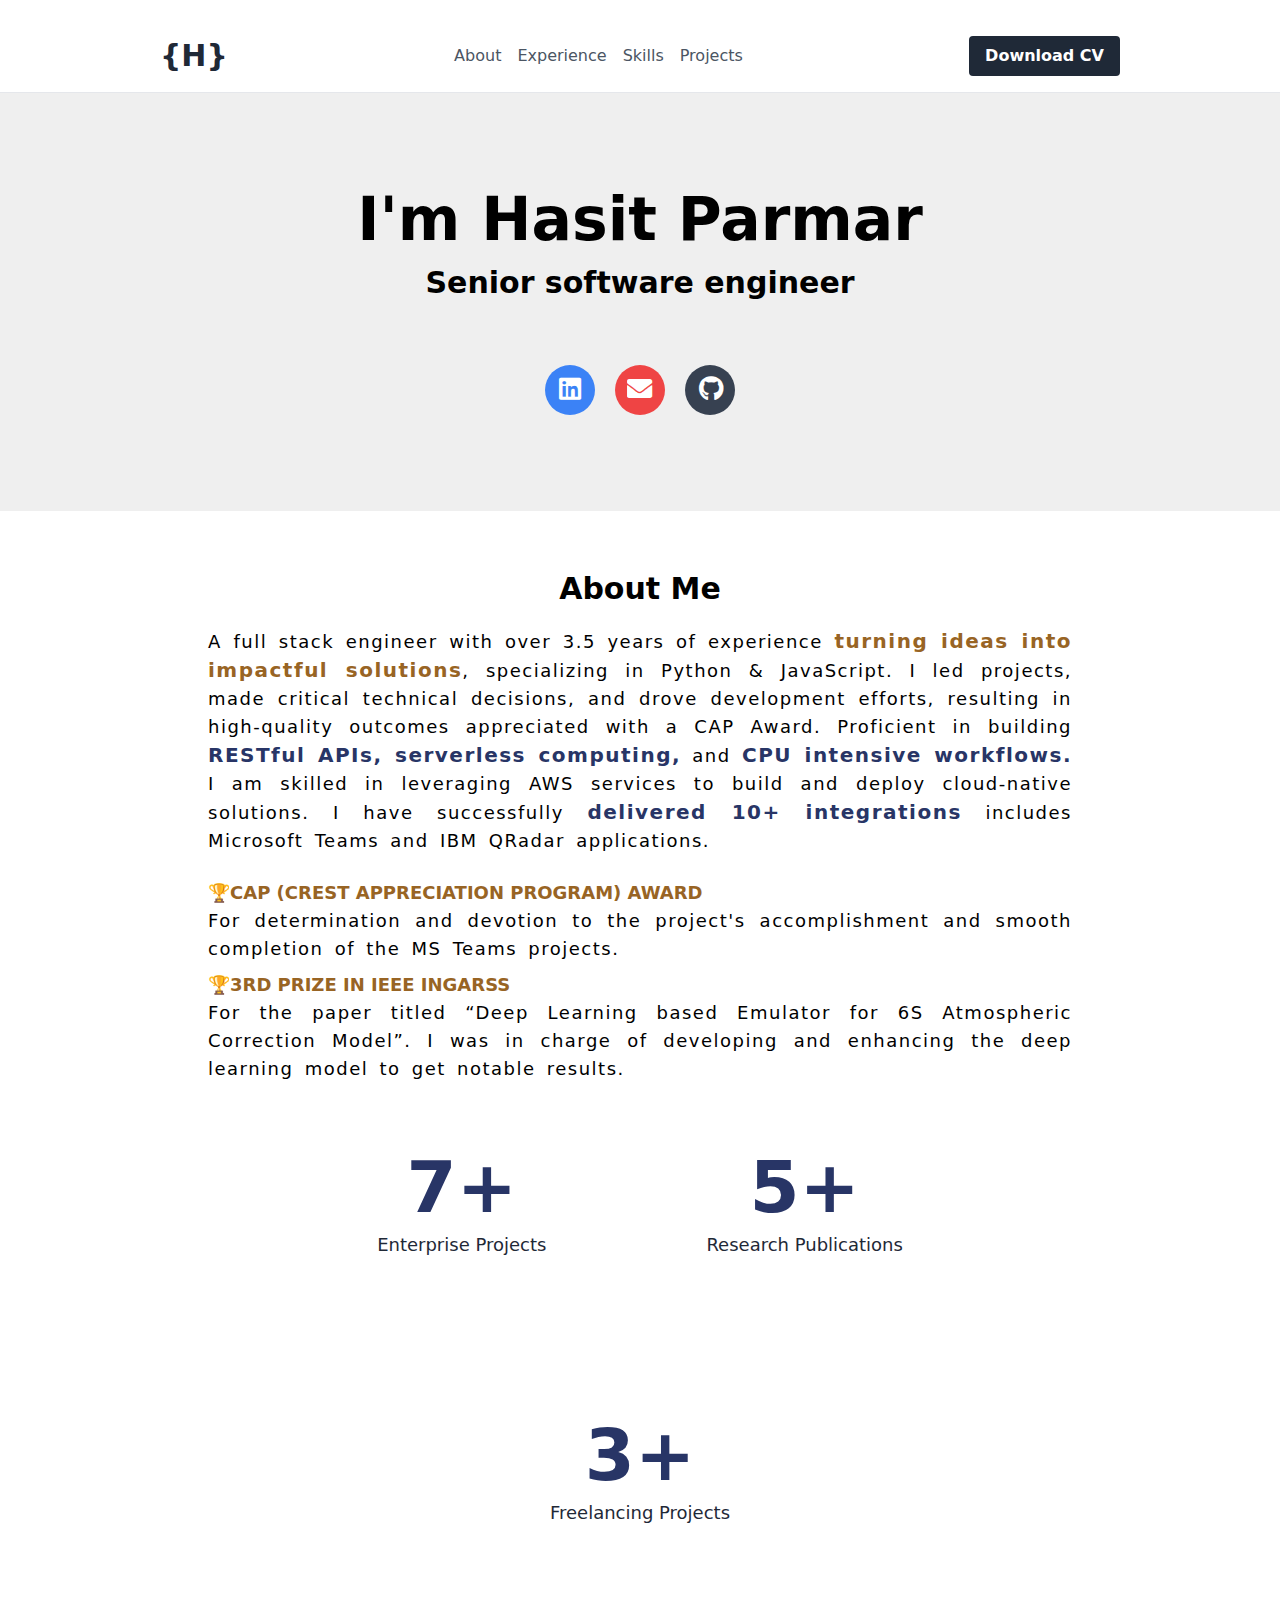
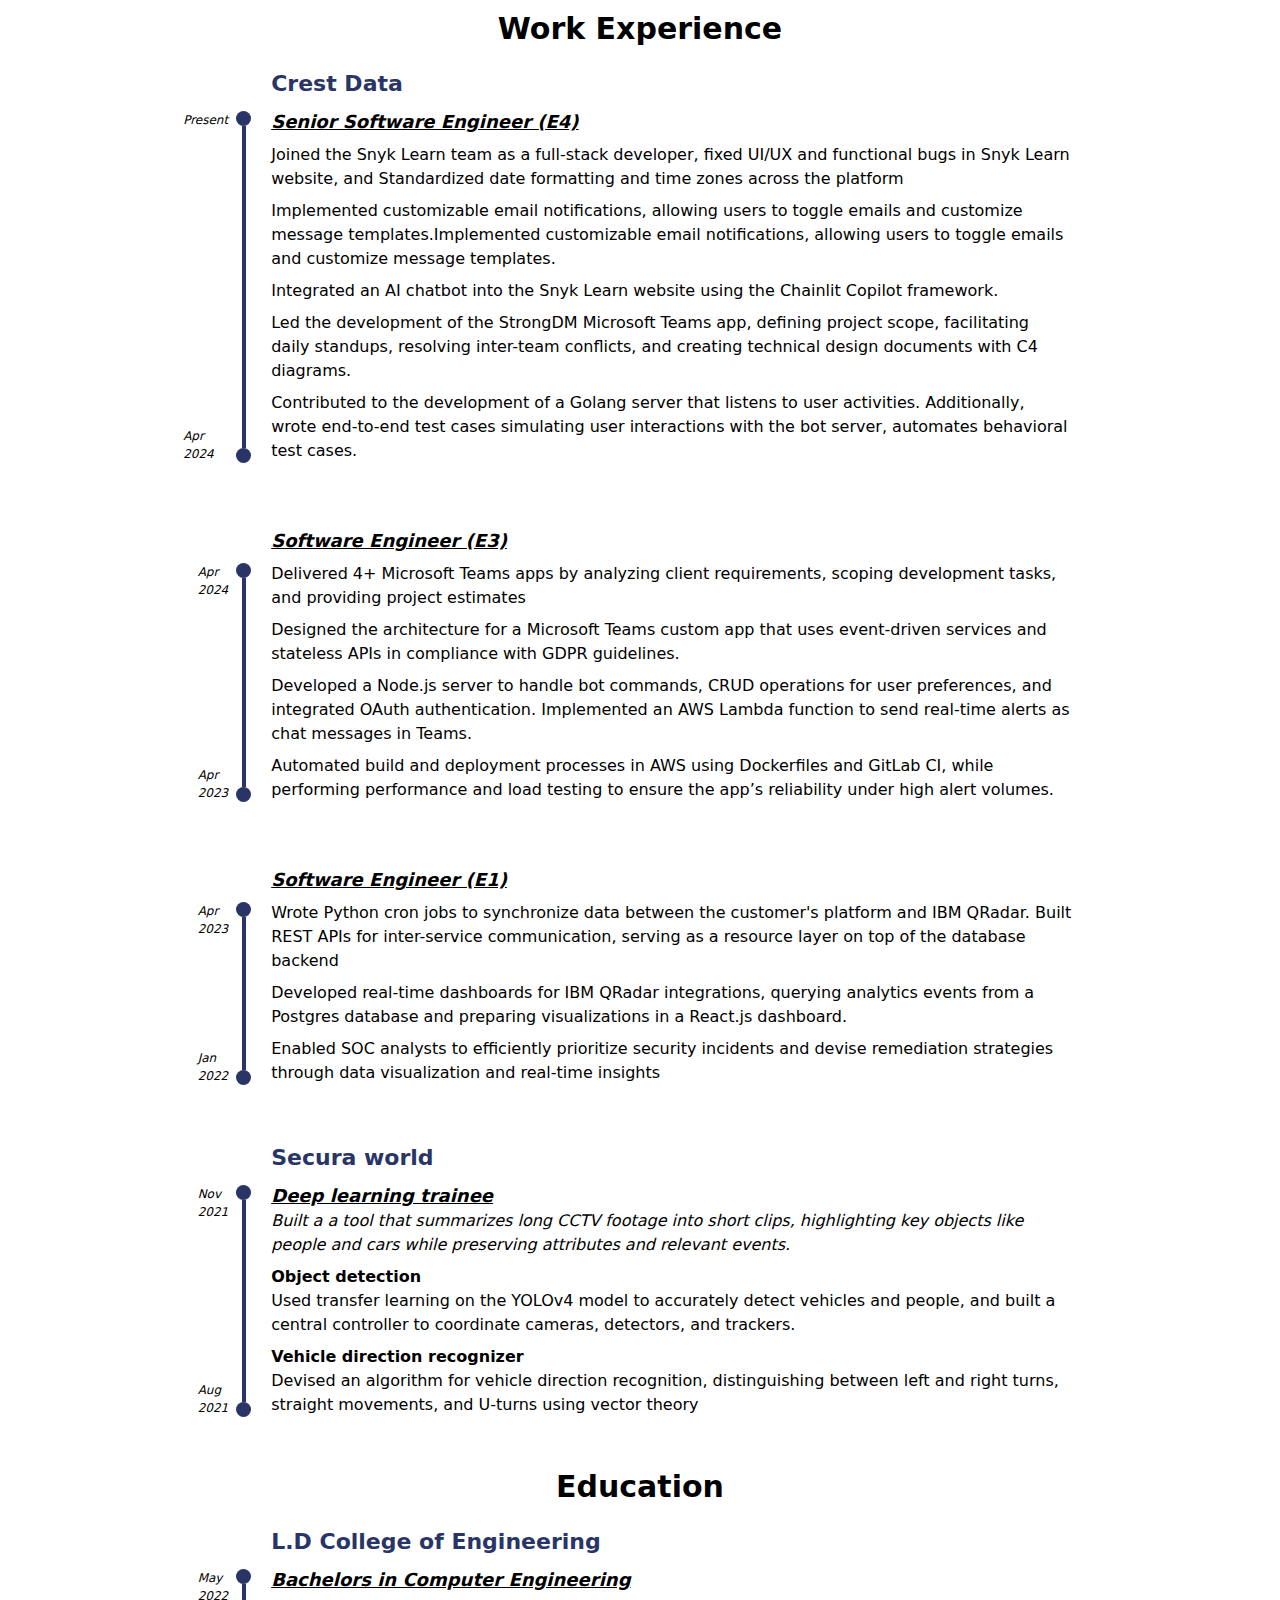
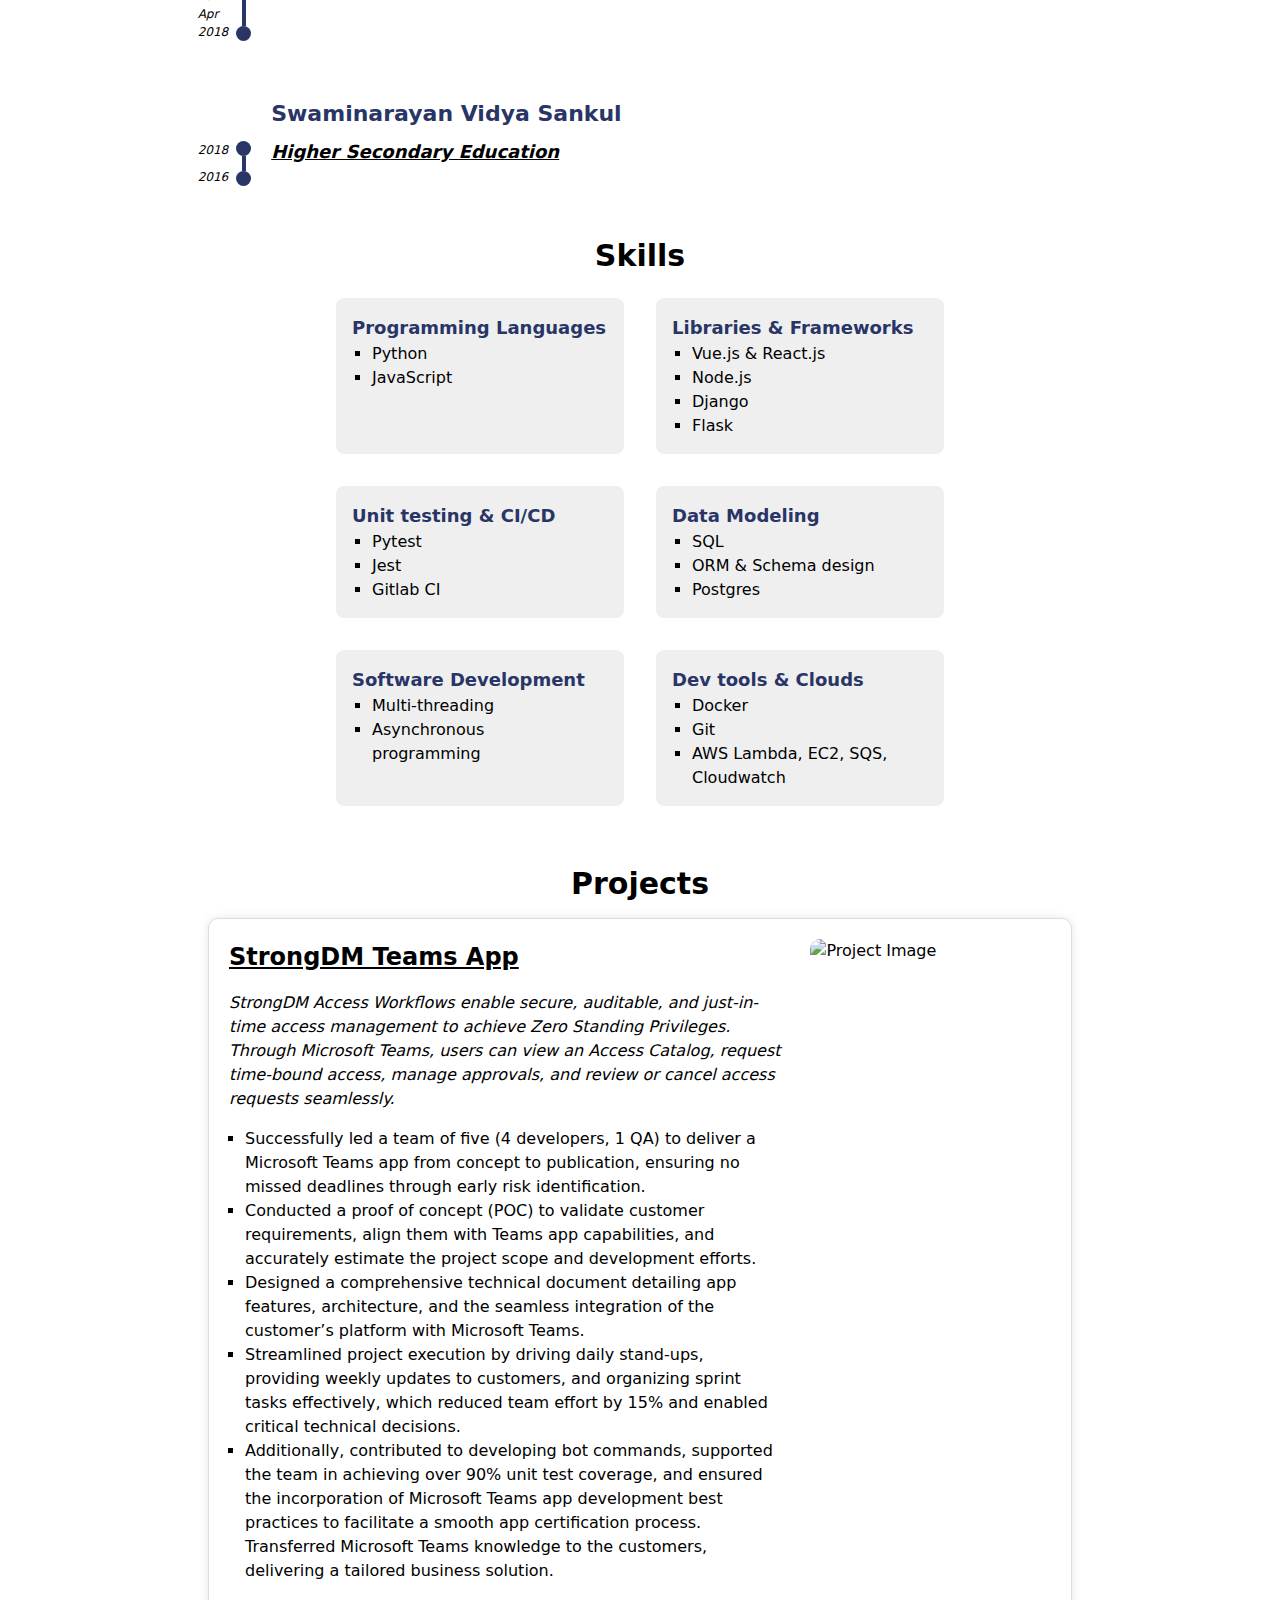
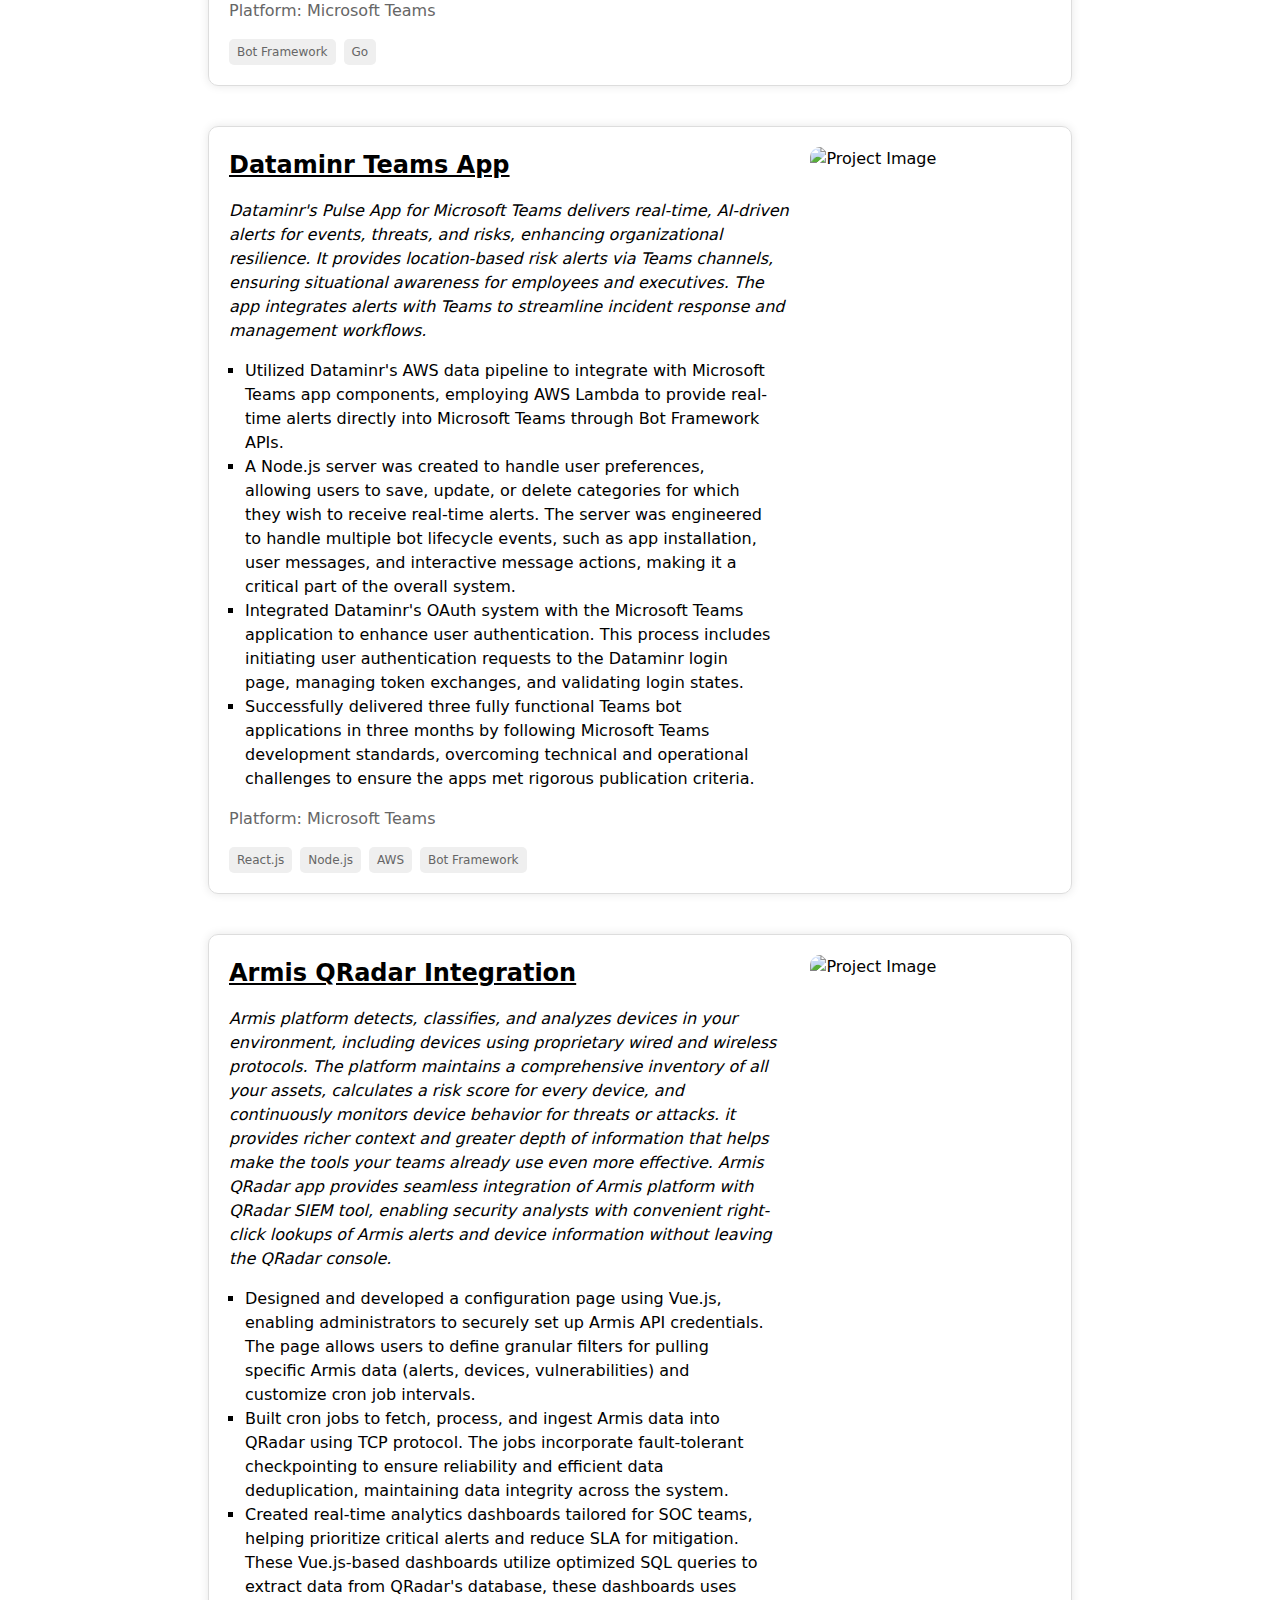
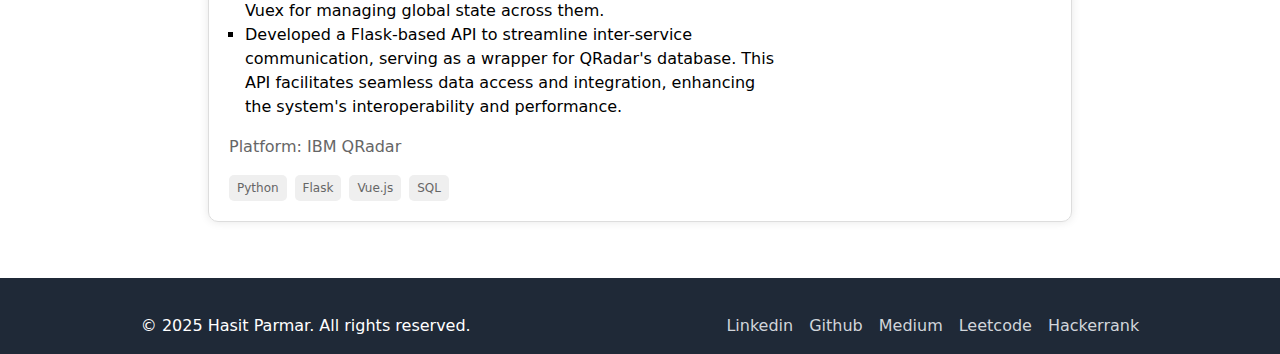
==== commit 4fc4a78b: "update experience section and download resume" ====
--- a/index.html
+++ b/index.html
@@ -7,8 +7,8 @@
   <link rel="stylesheet" href="https://cdnjs.cloudflare.com/ajax/libs/font-awesome/5.15.3/css/all.min.css" />
   <meta name="viewport" content="width=device-width, initial-scale=1.0" />
   <title>Hasit Parmar | Senior Software Engineer</title>
-  <script type="module" crossorigin src="/assets/index-CYvWbAAf.js"></script>
-  <link rel="stylesheet" crossorigin href="/assets/index-Cs25_YQ2.css">
+  <script type="module" crossorigin src="/assets/index-QPsjzzOe.js"></script>
+  <link rel="stylesheet" crossorigin href="/assets/index-dNjFRQqi.css">
 </head>
 
 <body>
--- a/assets/index-dNjFRQqi.css
+++ b/assets/index-dNjFRQqi.css
@@ -0,0 +1 @@
+nav[data-v-894054ca]{background-color:#fff}@media (max-width: 600px){.nav-items[data-v-894054ca],.container[data-v-894054ca]{flex-direction:column;gap:10px}}span.highlight-text[data-v-41e090fe]{font-weight:700;font-size:20px}.color-primary[data-v-41e090fe]{color:var(--dark-blue)}.color-secondary[data-v-41e090fe]{color:var(--light-brown)}h1.count-value[data-v-ed638828]{color:var(--dark-blue)}@media (max-width: 600px){.about-statistics[data-v-f872eec0]{flex-direction:column;gap:40px}}.experience-text[data-v-76318a9e]{letter-spacing:1.5px;word-spacing:4px;text-align:justify}.hightlight-text[data-v-76318a9e]{color:#283566;font-weight:700;font-size:22px}.acheivements p[data-v-76318a9e]{text-align:justify}.acheivement-title[data-v-76318a9e]{font-weight:700;color:var(--light-brown);text-transform:uppercase}.acheivement-title[data-v-76318a9e]:before{content:"🏆"}.line-container[data-v-26d7b463]{display:flex;flex-direction:column;align-items:center;min-height:45px}.dot[data-v-26d7b463]{width:15px;height:15px;background-color:var(--dark-blue);border-radius:50%}.line[data-v-26d7b463]{width:4px;background-color:var(--dark-blue);flex:1 1}.start-end-period[data-v-c4c83fb9]{display:flex;flex-direction:column;justify-content:space-between;font-size:12px;font-style:italic}.company-title[data-v-c4c83fb9]{font-size:22px;font-weight:700;color:var(--dark-blue)}.role-title[data-v-c4c83fb9]{font-size:18px;font-weight:700;font-style:italic;text-decoration:underline}.summary-text[data-v-c4c83fb9]{font-style:italic}.details-list-headline[data-v-c4c83fb9]{font-weight:700}.skills-card[data-v-ce75a07a]{max-width:18rem;width:18rem;background-color:var(--dark-white)}li[data-v-ce75a07a]{list-style:square}.skill-header[data-v-ce75a07a]{color:var(--dark-blue)}li[data-v-339f8d62]{list-style:none}footer[data-v-e6550010]{width:100%}@media (max-width: 600px){.container[data-v-e6550010],.container ul[data-v-e6550010]{flex-direction:column;gap:10px}}.headline[data-v-5b2e9277]{background-color:var(--dark-white)}.jumbotron[data-v-5b2e9277]{display:flex;justify-content:center;flex-direction:column;align-items:center}.fade-enter-active[data-v-5b2e9277],.fade-leave-active[data-v-5b2e9277]{transition:opacity .5s}.fade-enter[data-v-5b2e9277],.fade-leave-to[data-v-5b2e9277]{opacity:0}.social-media-buttons[data-v-5b2e9277]{display:flex;justify-content:center}.social-media-buttons button[data-v-5b2e9277]{width:50px;height:50px;margin:0 10px;border:none;border-radius:50%;cursor:pointer;display:flex;justify-content:center;align-items:center;padding:0}.social-media-buttons button i[data-v-5b2e9277]{transform:scale(1.4)}.social-media-buttons button[data-v-5b2e9277]:hover{transform:scale(1.1)}.social-media-buttons i[data-v-5b2e9277]{margin:0;padding:0;font-size:18px}.project-item[data-v-52399213]{border:1px solid #ddd;border-radius:10px;box-shadow:0 0 10px #0000001a}.project-content[data-v-52399213]{width:70%}.project-details li[data-v-52399213]{list-style:square}.project-title[data-v-52399213]{font-size:24px;font-weight:700;text-decoration:underline}.about-project[data-v-52399213]{font-size:16px;font-style:italic}.project-platform[data-v-52399213]{font-size:16px;color:#666}.project-tags[data-v-52399213]{display:flex;flex-wrap:wrap}.tag[data-v-52399213]{background-color:var(--dark-white);border-radius:5px;font-size:12px;color:#666}.project-image[data-v-52399213]{width:30%;margin-left:20px}.project-image img[data-v-52399213]{width:100%;height:100%;-o-object-fit:contain;object-fit:contain;border-radius:10px}@media (max-width: 600px){.project-item[data-v-52399213]{flex-direction:column;gap:10px}.project-content[data-v-52399213]{width:97%}.project-image[data-v-52399213]{margin:0}}*,:before,:after{--tw-border-spacing-x: 0;--tw-border-spacing-y: 0;--tw-translate-x: 0;--tw-translate-y: 0;--tw-rotate: 0;--tw-skew-x: 0;--tw-skew-y: 0;--tw-scale-x: 1;--tw-scale-y: 1;--tw-pan-x: ;--tw-pan-y: ;--tw-pinch-zoom: ;--tw-scroll-snap-strictness: proximity;--tw-gradient-from-position: ;--tw-gradient-via-position: ;--tw-gradient-to-position: ;--tw-ordinal: ;--tw-slashed-zero: ;--tw-numeric-figure: ;--tw-numeric-spacing: ;--tw-numeric-fraction: ;--tw-ring-inset: ;--tw-ring-offset-width: 0px;--tw-ring-offset-color: #fff;--tw-ring-color: rgb(59 130 246 / .5);--tw-ring-offset-shadow: 0 0 #0000;--tw-ring-shadow: 0 0 #0000;--tw-shadow: 0 0 #0000;--tw-shadow-colored: 0 0 #0000;--tw-blur: ;--tw-brightness: ;--tw-contrast: ;--tw-grayscale: ;--tw-hue-rotate: ;--tw-invert: ;--tw-saturate: ;--tw-sepia: ;--tw-drop-shadow: ;--tw-backdrop-blur: ;--tw-backdrop-brightness: ;--tw-backdrop-contrast: ;--tw-backdrop-grayscale: ;--tw-backdrop-hue-rotate: ;--tw-backdrop-invert: ;--tw-backdrop-opacity: ;--tw-backdrop-saturate: ;--tw-backdrop-sepia: ;--tw-contain-size: ;--tw-contain-layout: ;--tw-contain-paint: ;--tw-contain-style: }::backdrop{--tw-border-spacing-x: 0;--tw-border-spacing-y: 0;--tw-translate-x: 0;--tw-translate-y: 0;--tw-rotate: 0;--tw-skew-x: 0;--tw-skew-y: 0;--tw-scale-x: 1;--tw-scale-y: 1;--tw-pan-x: ;--tw-pan-y: ;--tw-pinch-zoom: ;--tw-scroll-snap-strictness: proximity;--tw-gradient-from-position: ;--tw-gradient-via-position: ;--tw-gradient-to-position: ;--tw-ordinal: ;--tw-slashed-zero: ;--tw-numeric-figure: ;--tw-numeric-spacing: ;--tw-numeric-fraction: ;--tw-ring-inset: ;--tw-ring-offset-width: 0px;--tw-ring-offset-color: #fff;--tw-ring-color: rgb(59 130 246 / .5);--tw-ring-offset-shadow: 0 0 #0000;--tw-ring-shadow: 0 0 #0000;--tw-shadow: 0 0 #0000;--tw-shadow-colored: 0 0 #0000;--tw-blur: ;--tw-brightness: ;--tw-contrast: ;--tw-grayscale: ;--tw-hue-rotate: ;--tw-invert: ;--tw-saturate: ;--tw-sepia: ;--tw-drop-shadow: ;--tw-backdrop-blur: ;--tw-backdrop-brightness: ;--tw-backdrop-contrast: ;--tw-backdrop-grayscale: ;--tw-backdrop-hue-rotate: ;--tw-backdrop-invert: ;--tw-backdrop-opacity: ;--tw-backdrop-saturate: ;--tw-backdrop-sepia: ;--tw-contain-size: ;--tw-contain-layout: ;--tw-contain-paint: ;--tw-contain-style: }*,:before,:after{box-sizing:border-box;border-width:0;border-style:solid;border-color:#e5e7eb}:before,:after{--tw-content: ""}html,:host{line-height:1.5;-webkit-text-size-adjust:100%;-moz-tab-size:4;-o-tab-size:4;tab-size:4;font-family:ui-sans-serif,system-ui,sans-serif,"Apple Color Emoji","Segoe UI Emoji",Segoe UI Symbol,"Noto Color Emoji";font-feature-settings:normal;font-variation-settings:normal;-webkit-tap-highlight-color:transparent}body{margin:0;line-height:inherit}hr{height:0;color:inherit;border-top-width:1px}abbr:where([title]){-webkit-text-decoration:underline dotted;text-decoration:underline dotted}h1,h2,h3,h4,h5,h6{font-size:inherit;font-weight:inherit}a{color:inherit;text-decoration:inherit}b,strong{font-weight:bolder}code,kbd,samp,pre{font-family:ui-monospace,SFMono-Regular,Menlo,Monaco,Consolas,Liberation Mono,Courier New,monospace;font-feature-settings:normal;font-variation-settings:normal;font-size:1em}small{font-size:80%}sub,sup{font-size:75%;line-height:0;position:relative;vertical-align:baseline}sub{bottom:-.25em}sup{top:-.5em}table{text-indent:0;border-color:inherit;border-collapse:collapse}button,input,optgroup,select,textarea{font-family:inherit;font-feature-settings:inherit;font-variation-settings:inherit;font-size:100%;font-weight:inherit;line-height:inherit;letter-spacing:inherit;color:inherit;margin:0;padding:0}button,select{text-transform:none}button,input:where([type=button]),input:where([type=reset]),input:where([type=submit]){-webkit-appearance:button;background-color:transparent;background-image:none}:-moz-focusring{outline:auto}:-moz-ui-invalid{box-shadow:none}progress{vertical-align:baseline}::-webkit-inner-spin-button,::-webkit-outer-spin-button{height:auto}[type=search]{-webkit-appearance:textfield;outline-offset:-2px}::-webkit-search-decoration{-webkit-appearance:none}::-webkit-file-upload-button{-webkit-appearance:button;font:inherit}summary{display:list-item}blockquote,dl,dd,h1,h2,h3,h4,h5,h6,hr,figure,p,pre{margin:0}fieldset{margin:0;padding:0}legend{padding:0}ol,ul,menu{list-style:none;margin:0;padding:0}dialog{padding:0}textarea{resize:vertical}input::-moz-placeholder,textarea::-moz-placeholder{opacity:1;color:#9ca3af}input::placeholder,textarea::placeholder{opacity:1;color:#9ca3af}button,[role=button]{cursor:pointer}:disabled{cursor:default}img,svg,video,canvas,audio,iframe,embed,object{display:block;vertical-align:middle}img,video{max-width:100%;height:auto}[hidden]:where(:not([hidden=until-found])){display:none}.container{width:100%}@media (min-width: 640px){.container{max-width:640px}}@media (min-width: 768px){.container{max-width:768px}}@media (min-width: 1024px){.container{max-width:1024px}}@media (min-width: 1280px){.container{max-width:1280px}}@media (min-width: 1536px){.container{max-width:1536px}}.fixed{position:fixed}.m-2{margin:.5rem}.-mx-3{margin-left:-.75rem;margin-right:-.75rem}.mx-20{margin-left:5rem;margin-right:5rem}.mx-auto{margin-left:auto;margin-right:auto}.mb-10{margin-bottom:2.5rem}.mb-2{margin-bottom:.5rem}.mb-3{margin-bottom:.75rem}.mb-4{margin-bottom:1rem}.mb-5{margin-bottom:1.25rem}.mb-6{margin-bottom:1.5rem}.mr-4{margin-right:1rem}.mt-12{margin-top:3rem}.mt-2{margin-top:.5rem}.block{display:block}.flex{display:flex}.w-full{width:100%}.max-w-lg{max-width:32rem}.transform{transform:translate(var(--tw-translate-x),var(--tw-translate-y)) rotate(var(--tw-rotate)) skew(var(--tw-skew-x)) skewY(var(--tw-skew-y)) scaleX(var(--tw-scale-x)) scaleY(var(--tw-scale-y))}.appearance-none{-webkit-appearance:none;-moz-appearance:none;appearance:none}.flex-col{flex-direction:column}.flex-wrap{flex-wrap:wrap}.items-center{align-items:center}.justify-end{justify-content:flex-end}.justify-center{justify-content:center}.justify-between{justify-content:space-between}.gap-14{gap:3.5rem}.gap-2{gap:.5rem}.gap-4{gap:1rem}.gap-40{gap:10rem}.gap-5{gap:1.25rem}.rounded{border-radius:.25rem}.rounded-full{border-radius:9999px}.rounded-lg{border-radius:.5rem}.border{border-width:1px}.border-b{border-bottom-width:1px}.border-gray-200{--tw-border-opacity: 1;border-color:rgb(229 231 235 / var(--tw-border-opacity, 1))}.bg-blue-500{--tw-bg-opacity: 1;background-color:rgb(59 130 246 / var(--tw-bg-opacity, 1))}.bg-gray-200{--tw-bg-opacity: 1;background-color:rgb(229 231 235 / var(--tw-bg-opacity, 1))}.bg-gray-700{--tw-bg-opacity: 1;background-color:rgb(55 65 81 / var(--tw-bg-opacity, 1))}.bg-gray-800{--tw-bg-opacity: 1;background-color:rgb(31 41 55 / var(--tw-bg-opacity, 1))}.bg-red-500{--tw-bg-opacity: 1;background-color:rgb(239 68 68 / var(--tw-bg-opacity, 1))}.bg-white{--tw-bg-opacity: 1;background-color:rgb(255 255 255 / var(--tw-bg-opacity, 1))}.p-12{padding:3rem}.p-4{padding:1rem}.p-5{padding:1.25rem}.px-2{padding-left:.5rem;padding-right:.5rem}.px-3{padding-left:.75rem;padding-right:.75rem}.px-4{padding-left:1rem;padding-right:1rem}.px-5{padding-left:1.25rem;padding-right:1.25rem}.px-8{padding-left:2rem;padding-right:2rem}.py-1{padding-top:.25rem;padding-bottom:.25rem}.py-12{padding-top:3rem;padding-bottom:3rem}.py-2{padding-top:.5rem;padding-bottom:.5rem}.py-3{padding-top:.75rem;padding-bottom:.75rem}.py-4{padding-top:1rem;padding-bottom:1rem}.pt-11{padding-top:2.75rem}.pt-24{padding-top:6rem}.pt-6{padding-top:1.5rem}.text-center{text-align:center}.text-3xl{font-size:1.875rem;line-height:2.25rem}.text-6xl{font-size:3.75rem;line-height:1}.text-7xl{font-size:4.5rem;line-height:1}.text-lg{font-size:1.125rem;line-height:1.75rem}.text-xs{font-size:.75rem;line-height:1rem}.font-bold{font-weight:700}.font-semibold{font-weight:600}.uppercase{text-transform:uppercase}.italic{font-style:italic}.leading-tight{line-height:1.25}.tracking-wide{letter-spacing:.025em}.text-gray-300{--tw-text-opacity: 1;color:rgb(209 213 219 / var(--tw-text-opacity, 1))}.text-gray-600{--tw-text-opacity: 1;color:rgb(75 85 99 / var(--tw-text-opacity, 1))}.text-gray-700{--tw-text-opacity: 1;color:rgb(55 65 81 / var(--tw-text-opacity, 1))}.text-gray-800{--tw-text-opacity: 1;color:rgb(31 41 55 / var(--tw-text-opacity, 1))}.text-white{--tw-text-opacity: 1;color:rgb(255 255 255 / var(--tw-text-opacity, 1))}.underline{text-decoration-line:underline}.transition{transition-property:color,background-color,border-color,text-decoration-color,fill,stroke,opacity,box-shadow,transform,filter,-webkit-backdrop-filter;transition-property:color,background-color,border-color,text-decoration-color,fill,stroke,opacity,box-shadow,transform,filter,backdrop-filter;transition-property:color,background-color,border-color,text-decoration-color,fill,stroke,opacity,box-shadow,transform,filter,backdrop-filter,-webkit-backdrop-filter;transition-timing-function:cubic-bezier(.4,0,.2,1);transition-duration:.15s}:root{--dark-blue: #283566;--light-brown: #986424;--dark-white: #efefef}.container{width:80%;margin-top:20px}@media (max-width: 600px){.resume-view{margin:0 30px}}.hover\:bg-blue-700:hover{--tw-bg-opacity: 1;background-color:rgb(29 78 216 / var(--tw-bg-opacity, 1))}.hover\:bg-gray-700:hover{--tw-bg-opacity: 1;background-color:rgb(55 65 81 / var(--tw-bg-opacity, 1))}.hover\:bg-gray-900:hover{--tw-bg-opacity: 1;background-color:rgb(17 24 39 / var(--tw-bg-opacity, 1))}.hover\:bg-red-700:hover{--tw-bg-opacity: 1;background-color:rgb(185 28 28 / var(--tw-bg-opacity, 1))}.hover\:text-gray-800:hover{--tw-text-opacity: 1;color:rgb(31 41 55 / var(--tw-text-opacity, 1))}.hover\:text-white:hover{--tw-text-opacity: 1;color:rgb(255 255 255 / var(--tw-text-opacity, 1))}.focus\:border-gray-500:focus{--tw-border-opacity: 1;border-color:rgb(107 114 128 / var(--tw-border-opacity, 1))}.focus\:bg-white:focus{--tw-bg-opacity: 1;background-color:rgb(255 255 255 / var(--tw-bg-opacity, 1))}.focus\:outline-none:focus{outline:2px solid transparent;outline-offset:2px}@media (min-width: 768px){.md\:mb-0{margin-bottom:0}.md\:w-1\/2{width:50%}.md\:p-24{padding:6rem}}
